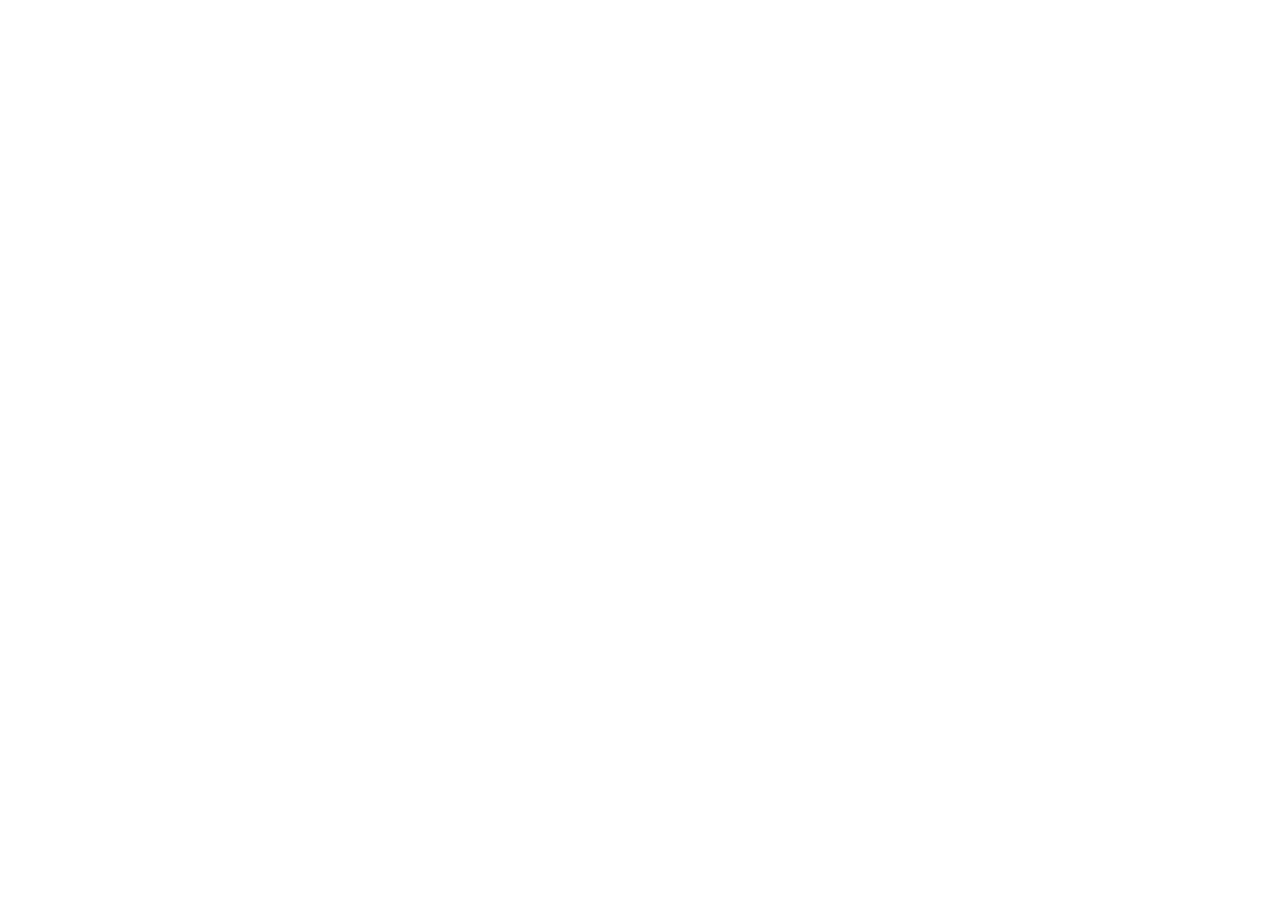
==== pages/about.html @ 11c5ddcd "Add initial HTML structure and styles for the Samstev Lensman website" ====
<!DOCTYPE html>
<html lang="en">
<head>
  <meta charset="UTF-8">
  <meta name="viewport" content="width=device-width, initial-scale=1.0">
  <title>Document</title>
  <link rel="preconnect" href="https://fonts.googleapis.com">
<link rel="preconnect" href="https://fonts.gstatic.com" crossorigin>
<link href="https://fonts.googleapis.com/css2?family=Cinzel:wght@400..900&family=Inter:ital,opsz,wght@0,14..32,100..900;1,14..32,100..900&display=swap" rel="stylesheet">
</head>
<body>
  
</body>
</html>
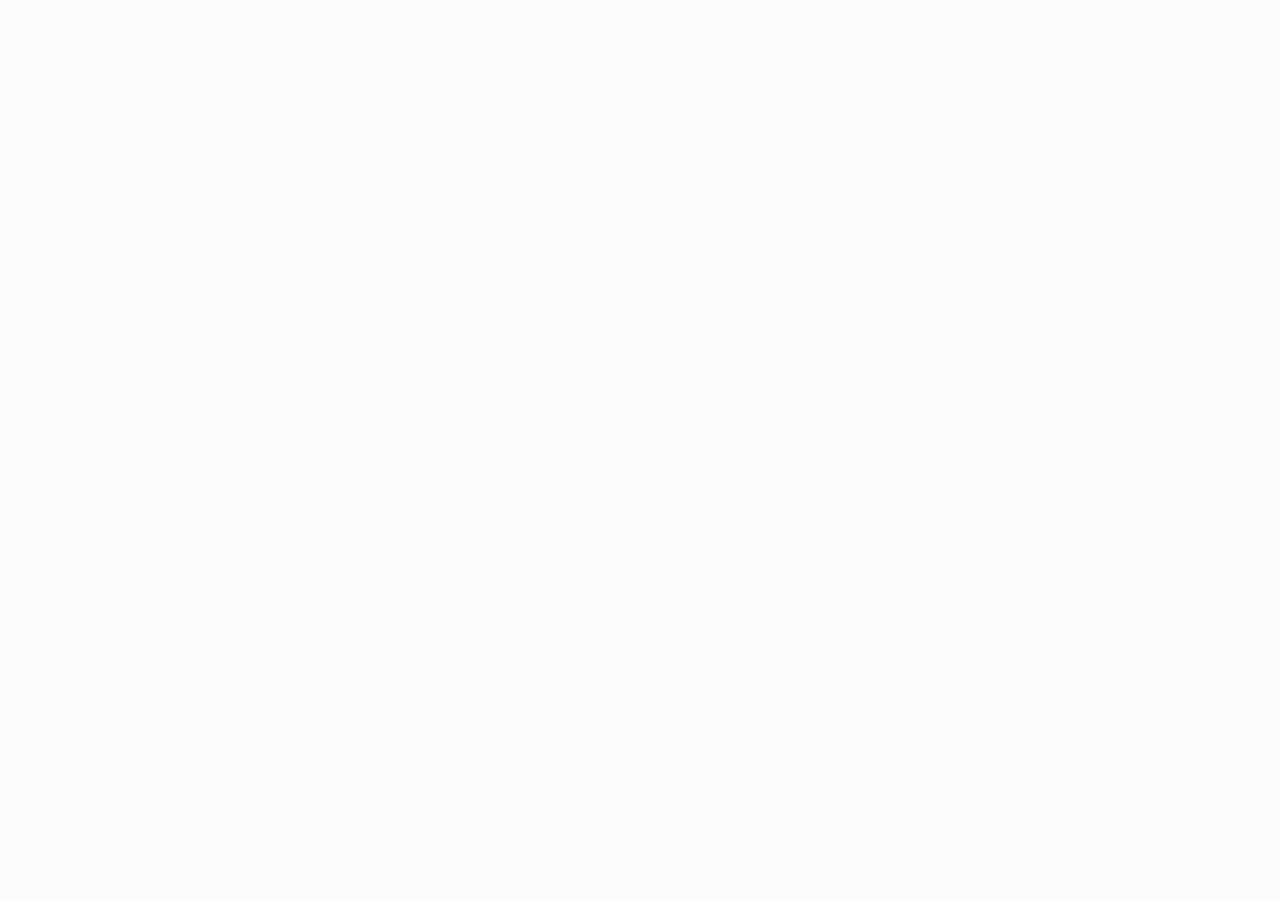
==== commit 87327684: "Enhance website SEO and user experience - Updated meta titles, descriptions, and keywords for about," ====
--- a/pages/about.html
+++ b/pages/about.html
@@ -1,14 +1,36 @@
 <!DOCTYPE html>
 <html lang="en">
+
 <head>
   <meta charset="UTF-8">
   <meta name="viewport" content="width=device-width, initial-scale=1.0">
-  <title>Document</title>
+  <title>About — Samstev Lensman | Professional Photographer</title>
+  <meta name="description"
+    content="Learn about Samstev Lensman — a professional photographer specializing in weddings, portraits and event photography. Discover the creative approach, experience and photography philosophy that brings stories to life.">
+  <meta name="keywords"
+    content="About Samstev Lensman, Photographer bio, Professional photographer, Wedding photographer, Portrait photographer, Event photographer, Photography experience, Photographic style">
+  <meta name="author" content="Samstev Lensman">
+  <link rel="stylesheet" href="../styles/global.css">
+  <link rel="stylesheet" href="../styles/animations.css">
+  <link rel="stylesheet" href="../styles/m_query.css">
+  <link rel="canonical" href="https://yourdomain.com/pages/about.html">
+  <script type="application/ld+json">
+  {
+    "@context":"https://schema.org",
+    "@type":"WebPage",
+    "name":"About — Samstev Lensman",
+    "description":"Learn about Samstev Lensman — a professional photographer specializing in weddings, portraits and event photography."
+  }
+  </script>
   <link rel="preconnect" href="https://fonts.googleapis.com">
-<link rel="preconnect" href="https://fonts.gstatic.com" crossorigin>
-<link href="https://fonts.googleapis.com/css2?family=Cinzel:wght@400..900&family=Inter:ital,opsz,wght@0,14..32,100..900;1,14..32,100..900&display=swap" rel="stylesheet">
+  <link rel="preconnect" href="https://fonts.gstatic.com" crossorigin>
+  <link
+    href="https://fonts.googleapis.com/css2?family=Cinzel:wght@400..900&family=Inter:ital,opsz,wght@0,14..32,100..900;1,14..32,100..900&display=swap"
+    rel="stylesheet">
 </head>
+
 <body>
-  
+
 </body>
+
 </html>
--- a/styles/global.css
+++ b/styles/global.css
@@ -0,0 +1,425 @@
+/* Global stylesheet — minimal gradients, use only colors declared in :root, reusable classes */
+:root {
+  --primary-color: #111810;
+  --secondary-color: #fcfcfc;
+  --accent-color: #05009b;
+  --font-family: 'Inter', sans-serif;
+  --heading-font-family: 'Cinzel', serif;
+  --grey-color: #d1d1d1;
+
+  /* layout tokens (non-color) */
+  --max-width: 1100px;
+  --radius: 10px;
+  --gap: 1rem;
+}
+
+/* Base reset */
+* {
+  box-sizing: border-box
+}
+
+html,
+body {
+  height: 100%
+}
+
+body {
+  margin: 0;
+  padding: 0;
+  font-family: var(--font-family);
+  background-color: var(--secondary-color);
+  /* no heavy gradients */
+  color: var(--primary-color);
+  line-height: 1.75;
+  /* a tiny bit more whitespace */
+  font-size: 15px;
+  /* slightly smaller paragraphs */
+  -webkit-font-smoothing: antialiased;
+}
+
+/* Container (reusable) */
+.container {
+  max-width: 95%;
+  margin: 0 auto;
+  padding: 1.25rem
+}
+
+/* Typography */
+h1,
+h2,
+h3 {
+  font-family: var(--heading-font-family);
+  margin: 0
+}
+
+/* subtle text shadows to add depth without extra colors */
+h1 {
+  font-size: 2.35rem;
+  line-height: 1.05;
+  text-shadow: 0 6px 18px rgba(17, 24, 16, 0.04);
+}
+
+h2 {
+  color: var(--accent-color);
+  font-size: 2rem;
+  border-bottom: 2px solid var(--accent-color);
+  margin-bottom: 1.25rem;
+  font-weight: 550;
+  text-shadow: 0 4px 10px rgba(17, 24, 16, 0.03);
+}
+
+h3 {
+  font-size: 1.5rem;
+  font-weight: 520;
+  line-height: 1.25;
+  margin: 5px 0 15px;
+}
+
+p {
+  margin: 5px 0 .85rem;
+  /* lesser pixels for p tags */
+  color: var(--primary-color)
+}
+
+.small {
+  font-size: .95rem
+}
+
+.muted {
+  color: var(--grey-color)
+}
+
+/* Header / Nav */
+header {
+  display: flex;
+  align-items: center;
+  justify-content: space-between;
+  padding: 1rem;
+  /* thinner header */
+  background: linear-gradient(90deg, rgba(5, 0, 155, 0.05), rgba(17, 24, 16, 0.06));
+  border-bottom: 1px solid rgba(17, 24, 16, 0.04);
+  -webkit-backdrop-filter: blur(3px);
+  /* Safari */
+  backdrop-filter: blur(3px);
+}
+
+/* make logo slightly smaller to fit the thinner header */
+.logo img {
+  height: 44px;
+  display: block
+}
+
+.logo img {
+  height: 48px
+}
+
+.nav-links {
+  list-style: none;
+  display: flex;
+  gap: 1rem;
+  padding: 0;
+  margin: 0
+}
+
+.nav-links a {
+  color: var(--primary-color);
+  text-decoration: none;
+  font-weight: 600;
+  padding: .25rem .5rem;
+  border-radius: 6px
+}
+
+.nav-links a:hover {
+  color: var(--accent-color)
+}
+
+.contact {
+  background: var(--accent-color);
+  border-radius: 8px;
+  padding: .75rem 1.5rem;
+  font-weight: 600;
+}
+
+.contact a {
+  color: var(--secondary-color);
+  text-decoration: none;
+}
+
+.contact:hover {
+  background: var(--primary-color);
+  color: var(--secondary-color);
+}
+
+.hamburger {
+  display: none
+}
+
+/* Buttons (reusable) */
+.btn {
+  display: inline-block;
+  padding: .5rem .9rem;
+  border-radius: 8px;
+  text-decoration: none;
+  font-weight: 700;
+  transition: transform .12s ease
+}
+
+.primary-btn {
+  background: var(--accent-color);
+  color: var(--secondary-color)
+}
+
+.primary-btn:hover {
+  transform: translateY(-2px)
+}
+
+.secondary-btn {
+  background: transparent;
+  color: var(--primary-color);
+  border: 1px solid var(--grey-color)
+}
+
+/* Hero */
+.hero {
+  padding: 0 0 3rem;
+  height: 85vh;
+}
+
+.hero .container {
+  display: flex;
+  height: 100%;
+  align-self: center;
+  align-items: center;
+  gap: 2.25rem
+}
+
+.hero-txt {
+  flex: 1
+}
+
+.hero .name {
+  font-size: 3.75rem;
+  margin: .25rem 0;
+  /* gentle emphasis */
+  text-shadow: 0 10px 30px rgba(17, 24, 16, 0.06);
+}
+
+.hero .job-title {
+  font-size: 1.5rem;
+  color: var(--secondary-color);
+  background: var(--accent-color);
+  border-radius: 8px;
+  padding: .25rem .5rem;
+  margin-bottom: 1rem;
+  font-weight: 600
+}
+
+.cta-btns {
+  display: flex;
+  gap: .75rem;
+  align-items: center;
+  margin-top: 1rem
+}
+
+.hero-img {
+  flex: 0 0 320px
+}
+
+.hero-img img {
+  width: 100%;
+  max-width: 320px;
+  border-radius: var(--radius);
+  display: block;
+  border: 1px solid var(--grey-color);
+  box-shadow: 0 10px 30px rgba(17, 24, 16, 0.06);
+}
+
+/* Animations moved to styles/animations.css for separation of concerns */
+/* See styles/animations.css */
+
+/* Sections */
+section {
+  padding: 2.5rem 0
+}
+
+.about-content {
+  display: grid;
+  grid-template-columns: 1fr 1fr;
+  gap: 1rem;
+  align-items: center
+}
+
+.service-cards {
+  display: grid;
+  grid-template-columns: repeat(2, 1fr);
+  gap: 1rem;
+  padding-bottom: 1rem
+}
+
+.service-card {
+  background: var(--secondary-color);
+  border-radius: 8px;
+  padding: 1rem;
+  border: 1px solid rgba(17, 24, 16, 0.04);
+  box-shadow: 0 8px 26px rgba(17, 24, 16, 0.04);
+}
+
+.service-card-image-grid {
+  display: flex;
+  gap: .5rem
+}
+
+.service-card-image-grid img {
+  width: 50%;
+  height: 110px;
+  object-fit: cover;
+  border-radius: 6px;
+  box-shadow: 0 6px 18px rgba(17, 24, 16, 0.04);
+}
+
+.service-card h3 {
+  margin-top: .75rem;
+  margin-bottom: .5rem;
+  font-weight: 580;
+}
+
+.portfolio-gallery {
+  display: grid;
+  grid-template-columns: repeat(3, 1fr);
+  gap: .75rem;
+  padding-bottom: 1rem
+}
+
+.portfolio-item img {
+  width: 100%;
+  height: 190px;
+  object-fit: cover;
+  border-radius: 6px;
+  box-shadow: 0 8px 26px rgba(17, 24, 16, 0.06);
+}
+
+/* small, reusable text shadow utility */
+.text-shadow {
+  text-shadow: 0 6px 18px rgba(17, 24, 16, 0.04);
+}
+
+/* Contact */
+#contact {
+  text-align: center;
+  width: 70%;
+  margin: 2.5rem auto;
+  padding: 3rem;
+  border: 2px solid #ffffff;
+  border-radius: 20px;
+  box-shadow: 0 10px 30px rgba(17, 24, 16, 0.06);
+}
+
+/* Footer */
+footer {
+  background: var(--primary-color);
+  color: var(--secondary-color);
+  padding: 2rem 0 0
+}
+
+.footer-content {
+  display: flex;
+  align-items: start;
+  justify-content: space-between;
+  gap: 2.5rem
+}
+
+.footer-logo-img {
+  height: 44px
+}
+
+.phone-n-email {
+  margin-top: 1rem;
+}
+
+.phone-n-email .phone {
+  display: flex;
+  align-items: center;
+  gap: .5rem;
+  margin-bottom: .5rem;
+}
+
+.phone-n-email .phone i {
+  color: var(--accent-color);
+  font-size: 1.5rem;
+}
+
+.phone-n-email .phone a {
+  color: var(--secondary-color);
+  text-decoration: none;
+}
+
+.footer-newsletter .footer-socials {
+  margin-top: .5rem
+}
+
+.footer-links-col {
+  width: 30%;
+}
+
+.footer-links {
+  list-style: none;
+  display: flex;
+  flex-direction: column;
+  gap: 1rem;
+  padding: 0;
+  margin: 0
+}
+
+.footer-links a {
+  color: var(--secondary-color);
+  text-decoration: none
+}
+
+.footer-links li {
+  border-bottom: 1px solid var(--grey-color);
+}
+
+footer form button {
+  border: none;
+  margin: 10px 0 4px;
+}
+
+
+/* small social button used in newsletter (light bg) */
+.social-btn {
+  display: inline-flex;
+  align-items: center;
+  justify-content: center;
+  width: 36px;
+  height: 36px;
+  border-radius: 50%;
+  border: 1px solid var(--grey-color);
+  background: transparent;
+  color: var(--grey-color);
+  text-decoration: none;
+  font-weight: 700
+}
+
+.footer-bottom {
+  margin-top: 1rem;
+  text-align: center;
+  opacity: .95;
+  background-color: var(--secondary-color);
+  padding: .75rem 0;
+}
+
+/* Utilities */
+.text-center {
+  text-align: center
+}
+
+.rounded {
+  border-radius: var(--radius)
+}
+
+.shadow {
+  box-shadow: 0 6px 18px rgba(17, 24, 16, 0.06)
+}
+
+/* Responsive */
+/* RESPONSIVE RULES have been moved to styles/m_query.css for better separation of concerns */
--- a/styles/animations.css
+++ b/styles/animations.css
@@ -0,0 +1,66 @@
+/* Centralized animation utilities */
+
+/* Initial states */
+.anim-fade-up {
+  opacity: 0;
+  transform: translateY(14px);
+  transition: opacity .65s ease, transform .65s cubic-bezier(.2, .9, .3, 1)
+}
+
+.anim-pop {
+  opacity: 0;
+  transform: scale(.98) translateY(6px);
+  transition: opacity .55s ease, transform .55s cubic-bezier(.2, .9, .3, 1)
+}
+
+.anim-fade-left {
+  opacity: 0;
+  transform: translateX(-14px);
+  transition: opacity .6s ease, transform .6s cubic-bezier(.2, .9, .3, 1)
+}
+
+.anim-float {
+  opacity: 0;
+  transform: translateY(18px) scale(.995);
+  transition: opacity .85s ease, transform .85s cubic-bezier(.2, .9, .3, 1)
+}
+
+/* Final visible state (applies to all) */
+.animate-in {
+  opacity: 1;
+  transform: none !important
+}
+
+/* Mobile nav specific transitions (used with JS-stagger) */
+.nav-links a {
+  opacity: 0;
+  transform: translateY(-6px);
+  transition: opacity .32s ease, transform .32s cubic-bezier(.2, .9, .3, 1)
+}
+
+header.nav-open .nav-links a {
+  opacity: 1;
+  transform: none
+}
+
+/* Optional keyframe for a playful entrance (used lightly) */
+@keyframes nav-pop-in {
+  0% {
+    opacity: 0;
+    transform: translateY(-10px) scale(.995)
+  }
+
+  65% {
+    transform: translateY(6px) scale(1.01)
+  }
+
+  100% {
+    opacity: 1;
+    transform: none
+  }
+}
+
+/* small utility for elevated entrance */
+.elevated-in {
+  animation: nav-pop-in .45s cubic-bezier(.2, .9, .3, 1) both
+}
--- a/styles/m_query.css
+++ b/styles/m_query.css
@@ -0,0 +1,151 @@
+/* Responsive rules (moved from global.css) */
+
+@media (max-width:900px) {
+  .hero .container {
+    flex-direction: column-reverse;
+    align-items: center
+  }
+
+  .hero-txt {
+    flex: 0 0 auto;
+    width: 100%;
+    max-width: 100%
+  }
+
+  .hero-img {
+    width: 100%;
+    max-width: 520px
+  }
+
+  .about-content {
+    grid-template-columns: 1fr
+  }
+
+  .service-cards {
+    grid-template-columns: 1fr
+  }
+
+  .portfolio-gallery {
+    grid-template-columns: repeat(2, 1fr)
+  }
+
+  .footer-content {
+    flex-direction: column;
+    gap: 1.5rem
+  }
+
+  .footer-about,
+  .footer-newsletter,
+  .footer-links-col {
+    max-width: 100%
+  }
+}
+
+@media (max-width:560px) {
+  header {
+    padding: 1rem;
+    position: relative
+  }
+
+  /* animated dropdown nav */
+  .nav-links {
+    display: flex;
+    flex-direction: column;
+    position: absolute;
+    top: 64px;
+    right: 1.25rem;
+    background: linear-gradient(180deg, rgba(17, 24, 16, 0.98), rgba(5, 0, 155, 0.98));
+    color: var(--secondary-color);
+    padding: .75rem;
+    border-radius: 8px;
+    box-shadow: 0 20px 40px rgba(17, 24, 16, 0.12);
+    min-width: 180px;
+    z-index: 120;
+    opacity: 0;
+    transform: translateY(-8px) scale(.995);
+    pointer-events: none;
+    transition: opacity .36s ease, transform .36s cubic-bezier(.2, .9, .3, 1);
+  }
+
+  .nav-links a {
+    color: var(--secondary-color);
+    opacity: 0;
+    transform: translateY(-6px);
+    transition: opacity .32s ease, transform .32s cubic-bezier(.2, .9, .3, 1)
+  }
+
+  header.nav-open .nav-links {
+    opacity: 1;
+    transform: none;
+    pointer-events: auto
+  }
+
+  header.nav-open .nav-links a {
+    opacity: 1;
+    transform: none
+  }
+
+  .hamburger {
+    display: flex;
+    cursor: pointer;
+    flex-direction: column;
+    gap: 5px;
+    z-index: 140
+  }
+
+  .bar {
+    width: 25px;
+    height: 3px;
+    background: var(--accent-color);
+    border-radius: 2px
+  }
+
+  .hero {
+    padding: 2rem 0;
+    height: auto
+  }
+
+  .primary-btn,
+  .btn {
+    display: block;
+    font-size: 1rem;
+    text-align: center;
+    width: fit-content;
+    margin: 1rem auto
+  }
+
+  .hero-txt,
+  .about-content h3,
+  .about-content p,
+  .footer-content {
+    text-align: center
+  }
+
+  .footer-links-col {
+    display: none
+  }
+
+  .phone-n-email {
+    justify-content: center;
+    text-align: center;
+    margin: 1rem 0
+  }
+
+  #contact {
+    width: 90%;
+    padding: 1rem
+  }
+
+  h1 {
+    font-size: 1.75rem;
+    line-height: 1.1
+  }
+
+  .portfolio-gallery {
+    grid-template-columns: 1fr
+  }
+
+  .footer-content {
+    padding: 1rem 0
+  }
+}
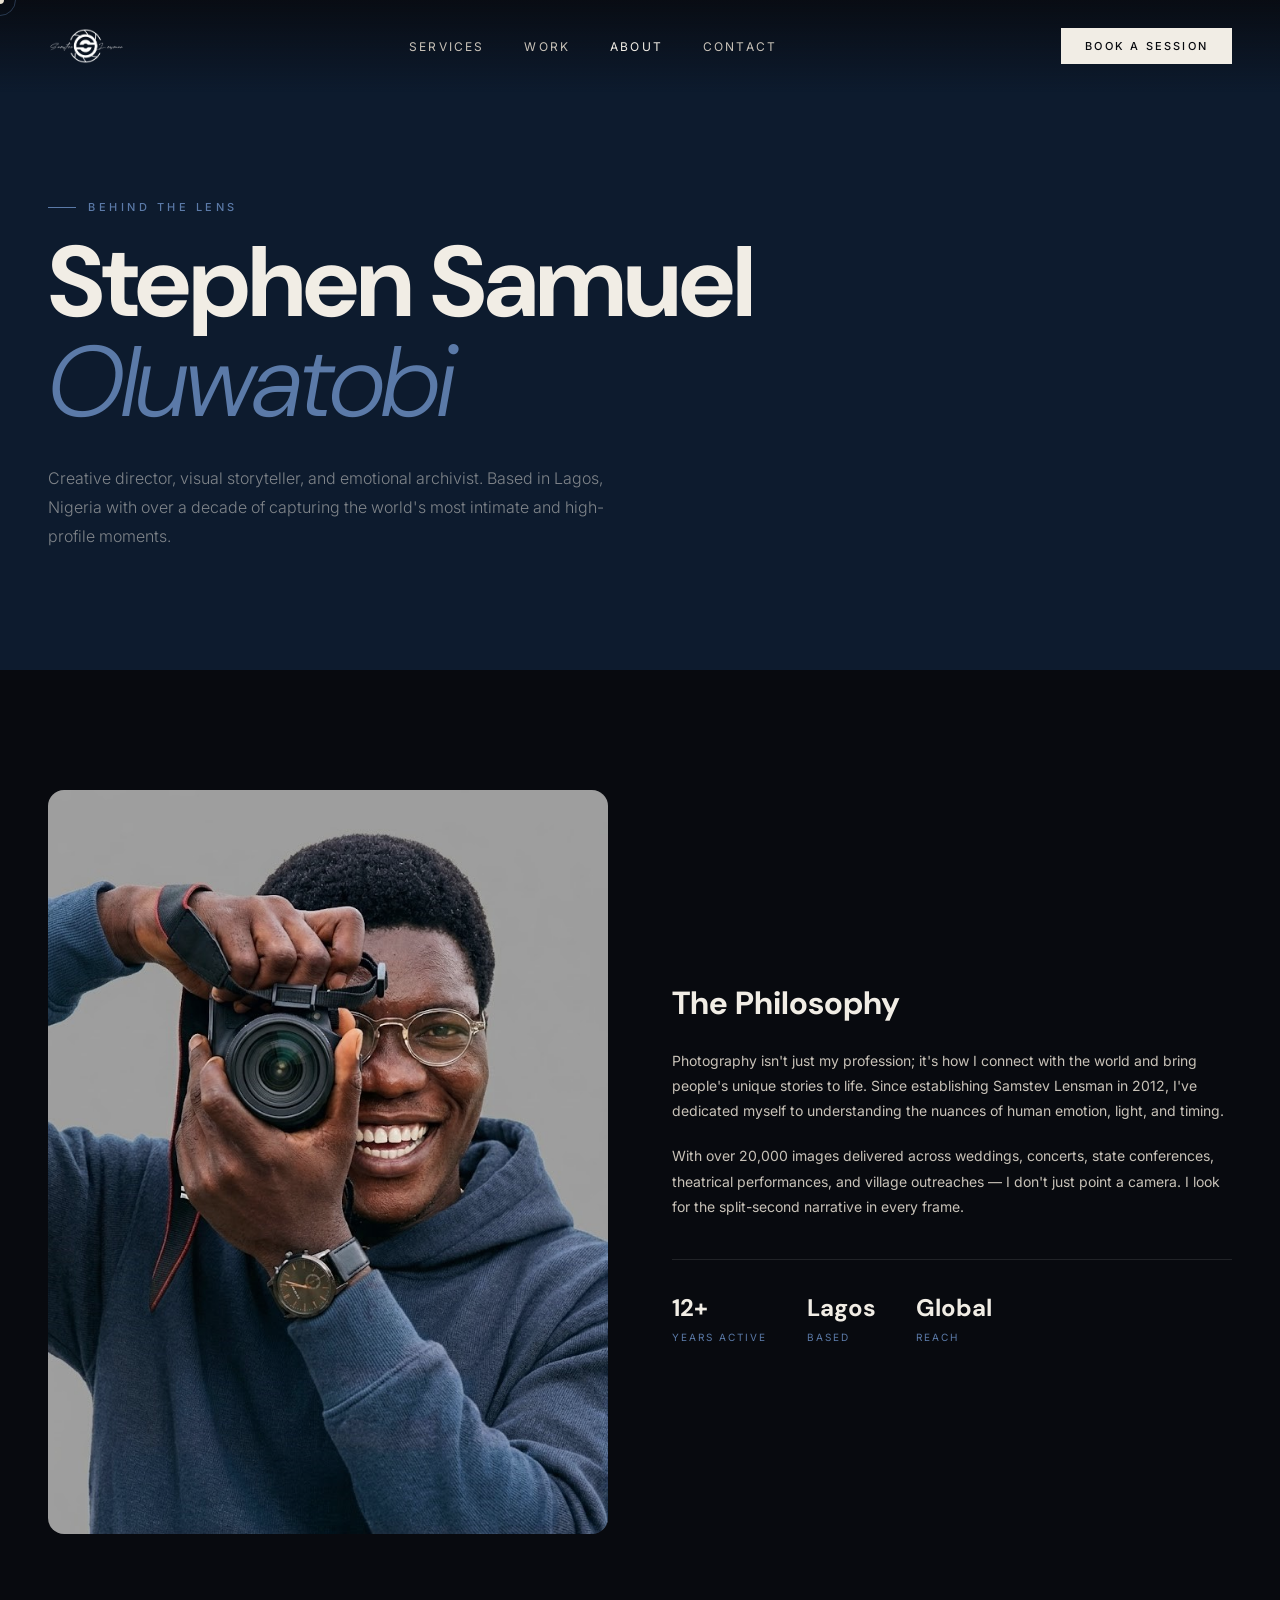
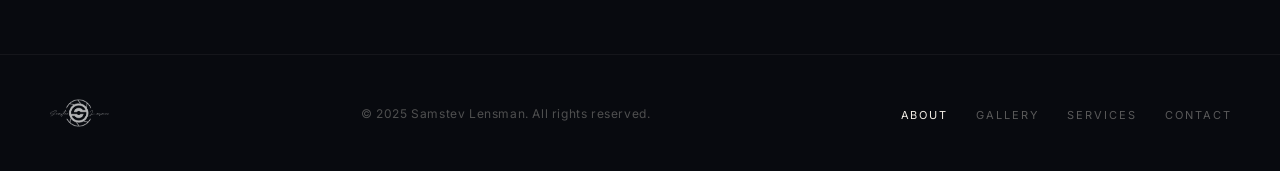
==== commit 26c0240e: "feat: implement site structure, add gallery assets, and update core scripts and pages" ====
--- a/pages/about.html
+++ b/pages/about.html
@@ -1,36 +1,101 @@
 <!DOCTYPE html>
 <html lang="en">
-
 <head>
-  <meta charset="UTF-8">
-  <meta name="viewport" content="width=device-width, initial-scale=1.0">
-  <title>About — Samstev Lensman | Professional Photographer</title>
-  <meta name="description"
-    content="Learn about Samstev Lensman — a professional photographer specializing in weddings, portraits and event photography. Discover the creative approach, experience and photography philosophy that brings stories to life.">
-  <meta name="keywords"
-    content="About Samstev Lensman, Photographer bio, Professional photographer, Wedding photographer, Portrait photographer, Event photographer, Photography experience, Photographic style">
-  <meta name="author" content="Samstev Lensman">
-  <link rel="stylesheet" href="../styles/global.css">
-  <link rel="stylesheet" href="../styles/animations.css">
-  <link rel="stylesheet" href="../styles/m_query.css">
-  <link rel="canonical" href="https://yourdomain.com/pages/about.html">
-  <script type="application/ld+json">
-  {
-    "@context":"https://schema.org",
-    "@type":"WebPage",
-    "name":"About — Samstev Lensman",
-    "description":"Learn about Samstev Lensman — a professional photographer specializing in weddings, portraits and event photography."
-  }
-  </script>
-  <link rel="preconnect" href="https://fonts.googleapis.com">
-  <link rel="preconnect" href="https://fonts.gstatic.com" crossorigin>
-  <link
-    href="https://fonts.googleapis.com/css2?family=Cinzel:wght@400..900&family=Inter:ital,opsz,wght@0,14..32,100..900;1,14..32,100..900&display=swap"
-    rel="stylesheet">
+  <meta charset="UTF-8" />
+  <meta name="viewport" content="width=device-width, initial-scale=1.0" />
+  <title>About — Samstev Lensman</title>
+  <link rel="preconnect" href="https://fonts.googleapis.com" />
+  <link rel="preconnect" href="https://fonts.gstatic.com" crossorigin />
+  <link href="https://fonts.googleapis.com/css2?family=DM+Sans:ital,opsz,wght@0,9..40,300;0,9..40,400;0,9..40,500;0,9..40,700;0,9..40,900;1,9..40,300;1,9..40,400&family=Inter:wght@300;400;500&display=swap" rel="stylesheet" />
+  <link rel="stylesheet" href="../style.css" />
 </head>
-
 <body>
 
+  <!-- ░░ CURSOR ░░ -->
+  <div class="cursor" id="cursor"></div>
+  <div class="cursor-trail" id="cursorTrail"></div>
+
+  <!-- ░░ NAV ░░ -->
+  <header class="nav" id="nav">
+    <a href="../index.html" class="nav__logo">
+      <img src="../images/logo.png" alt="Samstev Lensman" />
+    </a>
+    <nav class="nav__links" id="navLinks">
+      <a href="services.html">Services</a>
+      <a href="gallery.html">Work</a>
+      <a href="about.html" style="color: var(--off-white);">About</a>
+      <a href="contact.html">Contact</a>
+    </nav>
+    <a href="https://wa.me/2349037733412" class="nav__cta" target="_blank" rel="noopener">Book a Session</a>
+    <button class="nav__burger" id="burger" aria-label="Menu">
+      <span></span><span></span>
+    </button>
+  </header>
+
+  <!-- ░░ INNER HERO ░░ -->
+  <section class="section" style="padding-top: 200px; min-height: 60vh; display: flex; flex-direction: column; justify-content: center; background: var(--navy);">
+    <div class="reveal">
+      <p class="eyebrow">Behind the Lens</p>
+      <h1 class="section__title" style="font-size: clamp(48px, 8vw, 100px);">Stephen Samuel<br /><em>Oluwatobi</em></h1>
+      <p class="hero__sub" style="margin-top: 32px; max-width: 600px; font-size: 16px; line-height: 1.8; text-align: left;">
+        Creative director, visual storyteller, and emotional archivist. Based in Lagos, Nigeria with over a decade of capturing the world's most intimate and high-profile moments.
+      </p>
+    </div>
+  </section>
+
+  <!-- ░░ ABOUT CONTENT ░░ -->
+  <section class="section">
+    <div style="display: grid; grid-template-columns: 1fr 1fr; gap: 64px; align-items: center;" class="about-grid">
+      <div class="about-img reveal">
+        <img src="../images/samstev.jpg" alt="Stephen" style="width: 100%; border-radius: 16px; filter: grayscale(10%);" />
+      </div>
+      <div class="about-text reveal" data-delay="1">
+        <h2 style="font-family: var(--font-display); font-size: 32px; color: var(--off-white); margin-bottom: 24px;">The Philosophy</h2>
+        <p style="font-family: var(--font-body); font-size: 14px; color: var(--off-white-dim); line-height: 1.8; margin-bottom: 20px;">
+          Photography isn't just my profession; it's how I connect with the world and bring people's unique stories to life. Since establishing Samstev Lensman in 2012, I've dedicated myself to understanding the nuances of human emotion, light, and timing.
+        </p>
+        <p style="font-family: var(--font-body); font-size: 14px; color: var(--off-white-dim); line-height: 1.8; margin-bottom: 32px;">
+          With over 20,000 images delivered across weddings, concerts, state conferences, theatrical performances, and village outreaches — I don't just point a camera. I look for the split-second narrative in every frame.
+        </p>
+        
+        <div style="display: flex; gap: 40px; margin-top: 40px; border-top: 1px solid rgba(255,255,255,0.1); padding-top: 32px;">
+          <div>
+            <h4 style="font-family: var(--font-display); font-size: 24px; color: var(--off-white);">12+</h4>
+            <p style="font-size: 10px; text-transform: uppercase; letter-spacing: 0.2em; color: var(--slate-light); margin-top: 8px;">Years Active</p>
+          </div>
+          <div>
+            <h4 style="font-family: var(--font-display); font-size: 24px; color: var(--off-white);">Lagos</h4>
+            <p style="font-size: 10px; text-transform: uppercase; letter-spacing: 0.2em; color: var(--slate-light); margin-top: 8px;">Based</p>
+          </div>
+          <div>
+            <h4 style="font-family: var(--font-display); font-size: 24px; color: var(--off-white);">Global</h4>
+            <p style="font-size: 10px; text-transform: uppercase; letter-spacing: 0.2em; color: var(--slate-light); margin-top: 8px;">Reach</p>
+          </div>
+        </div>
+      </div>
+    </div>
+  </section>
+
+  <!-- ░░ FOOTER ░░ -->
+  <footer class="footer">
+    <div class="footer__logo">
+      <img src="../images/logo.png" alt="Samstev Lensman" />
+    </div>
+    <p class="footer__copy">© 2025 Samstev Lensman. All rights reserved.</p>
+    <ul class="footer__nav">
+      <li><a href="about.html" style="color: var(--off-white);">About</a></li>
+      <li><a href="gallery.html">Gallery</a></li>
+      <li><a href="services.html">Services</a></li>
+      <li><a href="contact.html">Contact</a></li>
+    </ul>
+  </footer>
+
+  <script src="../script.js"></script>
+  <!-- Basic styling for the about responsive grid -->
+  <style>
+    @media (max-width: 768px) {
+      .about-grid { grid-template-columns: 1fr !important; }
+    }
+  </style>
 </body>
-
 </html>
--- a/style.css
+++ b/style.css
@@ -0,0 +1,1504 @@
+/* ============================================================
+   SAMSTEV LENSMAN — Homepage Stylesheet
+   Palette: Off-white · Navy · Slate Blue · Black
+   Fonts: DM Sans (display) · Inter (body/UI)
+   ============================================================ */
+
+/* ── Reset & Base ─────────────────────────────────────────── */
+*,
+*::before,
+*::after {
+  margin: 0;
+  padding: 0;
+  box-sizing: border-box;
+}
+
+:root {
+  /* Palette */
+  --black: #080a0f;
+  --navy: #0d1b2e;
+  --navy-mid: #142340;
+  --slate: #3b5278;
+  --slate-light: #5b7aa8;
+  --off-white: #f1ede5;
+  --off-white-dim: #c8c2b8;
+  --white: #ffffff;
+
+  /* Accent */
+  --accent: #5b7aa8; /* slate-light — used for highlights */
+  --accent-soft: rgba(91, 122, 168, 0.15);
+
+  /* Spacing */
+  --gutter: 48px;
+  --section-pad: 120px;
+
+  /* Typography */
+  --font-display: "DM Sans", sans-serif;
+  --font-body: "Inter", sans-serif;
+
+  /* Transitions */
+  --ease: cubic-bezier(0.16, 1, 0.3, 1);
+}
+
+html {
+  scroll-behavior: smooth;
+  font-size: 16px;
+}
+
+body {
+  background: var(--black);
+  color: var(--off-white);
+  font-family: var(--font-body);
+  overflow-x: hidden;
+  cursor: none;
+  -webkit-font-smoothing: antialiased;
+}
+
+img {
+  display: block;
+  max-width: 100%;
+}
+
+a {
+  text-decoration: none;
+  color: inherit;
+}
+
+/* ── Cursor ───────────────────────────────────────────────── */
+.cursor {
+  width: 8px;
+  height: 8px;
+  background: var(--off-white);
+  border-radius: 50%;
+  position: fixed;
+  top: 0;
+  left: 0;
+  pointer-events: none;
+  z-index: 9999;
+  transform: translate(-50%, -50%);
+  transition:
+    width 0.25s var(--ease),
+    height 0.25s var(--ease),
+    background 0.25s;
+  mix-blend-mode: difference;
+}
+
+.cursor--hover {
+  width: 48px;
+  height: 48px;
+  background: var(--slate-light);
+  mix-blend-mode: normal;
+  opacity: 0.35;
+}
+
+.cursor-trail {
+  width: 32px;
+  height: 32px;
+  border: 1px solid rgba(91, 122, 168, 0.4);
+  border-radius: 50%;
+  position: fixed;
+  top: 0;
+  left: 0;
+  pointer-events: none;
+  z-index: 9998;
+  transform: translate(-50%, -50%);
+  transition: transform 0.45s var(--ease);
+}
+
+/* ── Shared Typography ────────────────────────────────────── */
+.eyebrow {
+  display: flex;
+  align-items: center;
+  gap: 12px;
+  font-family: var(--font-body);
+  font-size: 11px;
+  font-weight: 500;
+  letter-spacing: 0.32em;
+  text-transform: uppercase;
+  color: var(--slate-light);
+  margin-bottom: 18px;
+}
+
+.eyebrow::before {
+  content: "";
+  display: block;
+  width: 28px;
+  height: 1px;
+  background: var(--slate-light);
+  flex-shrink: 0;
+}
+
+.eyebrow-line {
+  display: block;
+  width: 28px;
+  height: 1px;
+  background: var(--slate-light);
+}
+
+.section__title {
+  font-family: var(--font-display);
+  font-size: clamp(44px, 6vw, 84px);
+  font-weight: 700;
+  line-height: 1;
+  letter-spacing: -0.02em;
+  color: var(--off-white);
+}
+
+.section__title em {
+  font-style: italic;
+  font-weight: 300;
+  color: var(--slate-light);
+}
+
+/* ── Buttons ──────────────────────────────────────────────── */
+.btn {
+  display: inline-flex;
+  align-items: center;
+  gap: 10px;
+  font-family: var(--font-body);
+  font-size: 12px;
+  font-weight: 500;
+  letter-spacing: 0.18em;
+  text-transform: uppercase;
+  padding: 15px 32px;
+  border-radius: 8px;
+  transition: all 0.3s var(--ease);
+  cursor: none;
+}
+
+.btn--primary {
+  background: var(--off-white);
+  color: var(--black);
+}
+.btn--primary:hover {
+  background: var(--slate-light);
+  color: var(--white);
+  transform: translateY(-2px);
+}
+
+.btn--ghost {
+  background: transparent;
+  color: var(--off-white);
+  border: 1px solid rgba(241, 237, 229, 0.3);
+}
+.btn--ghost:hover {
+  border-color: var(--slate-light);
+  color: var(--slate-light);
+}
+
+.btn--outline {
+  background: transparent;
+  color: var(--off-white);
+  border: 1px solid rgba(241, 237, 229, 0.25);
+}
+.btn--outline:hover {
+  background: var(--off-white);
+  color: var(--black);
+}
+
+/* ── Section base ─────────────────────────────────────────── */
+.section {
+  padding: var(--section-pad) var(--gutter);
+}
+
+/* ── Scroll Reveal ────────────────────────────────────────── */
+.reveal {
+  opacity: 0;
+  transform: translateY(36px);
+  transition:
+    opacity 0.85s var(--ease),
+    transform 0.85s var(--ease);
+}
+.reveal.visible {
+  opacity: 1;
+  transform: translateY(0);
+}
+[data-delay="1"] {
+  transition-delay: 0.12s;
+}
+[data-delay="2"] {
+  transition-delay: 0.24s;
+}
+[data-delay="3"] {
+  transition-delay: 0.36s;
+}
+
+/* ============================================================
+   NAV
+   ============================================================ */
+.nav {
+  position: fixed;
+  top: 0;
+  left: 0;
+  right: 0;
+  z-index: 200;
+  display: flex;
+  align-items: center;
+  justify-content: space-between;
+  padding: 24px var(--gutter);
+  transition:
+    background 0.4s,
+    padding 0.4s,
+    box-shadow 0.4s;
+}
+
+.nav::before {
+  content: "";
+  position: absolute;
+  inset: 0;
+  background: linear-gradient(
+    to bottom,
+    rgba(8, 10, 15, 0.85) 0%,
+    transparent 100%
+  );
+  pointer-events: none;
+  transition: opacity 0.4s;
+  opacity: 1;
+}
+
+.nav.scrolled {
+  background: rgba(8, 10, 15, 0.95);
+  padding: 16px var(--gutter);
+  box-shadow: 0 1px 0 rgba(255, 255, 255, 0.04);
+  backdrop-filter: blur(12px);
+  -webkit-backdrop-filter: blur(12px);
+}
+
+.nav.scrolled::before {
+  opacity: 0;
+}
+
+.nav__logo img {
+  height: 44px;
+  width: auto;
+  /* logo is white-on-black — invert on non-dark bg if needed */
+  filter: brightness(1);
+  transition: height 0.4s;
+  position: relative;
+}
+
+.nav.scrolled .nav__logo img {
+  height: 36px;
+}
+
+.nav__links {
+  display: flex;
+  align-items: center;
+  gap: 40px;
+  position: relative;
+}
+
+.nav__links a {
+  font-family: var(--font-body);
+  font-size: 12px;
+  font-weight: 400;
+  letter-spacing: 0.18em;
+  text-transform: uppercase;
+  color: var(--off-white-dim);
+  transition: color 0.25s;
+  position: relative;
+}
+
+.nav__links a::after {
+  content: "";
+  position: absolute;
+  bottom: -4px;
+  left: 0;
+  width: 0;
+  height: 1px;
+  background: var(--slate-light);
+  transition: width 0.3s var(--ease);
+}
+
+.nav__links a:hover {
+  color: var(--off-white);
+}
+.nav__links a:hover::after {
+  width: 100%;
+}
+
+.nav__cta {
+  font-family: var(--font-body);
+  font-size: 11px;
+  font-weight: 500;
+  letter-spacing: 0.2em;
+  text-transform: uppercase;
+  color: var(--black);
+  background: var(--off-white);
+  padding: 11px 24px;
+  transition:
+    background 0.3s,
+    color 0.3s;
+  position: relative;
+}
+.nav__cta:hover {
+  background: var(--slate-light);
+  color: var(--white);
+}
+
+.nav__burger {
+  display: none;
+  flex-direction: column;
+  gap: 6px;
+  background: none;
+  border: none;
+  cursor: none;
+  padding: 4px;
+  position: relative;
+}
+.nav__burger span {
+  display: block;
+  width: 28px;
+  height: 1.5px;
+  background: var(--off-white);
+  transition:
+    transform 0.35s var(--ease),
+    opacity 0.3s;
+}
+.nav__burger.open span:first-child {
+  transform: translateY(7.5px) rotate(45deg);
+}
+.nav__burger.open span:last-child {
+  transform: translateY(-7.5px) rotate(-45deg);
+}
+
+/* ============================================================
+   HERO
+   ============================================================ */
+.hero {
+  position: relative;
+  width: 100%;
+  height: 100vh;
+  min-height: 680px;
+  overflow: hidden;
+}
+
+/* Image */
+.hero__media {
+  position: absolute;
+  inset: 0;
+}
+
+.hero__img {
+  width: 100%;
+  height: 100%;
+  background: url("images/samstev.jpg") no-repeat center 20%;
+  background-size: cover;
+  filter: brightness(0.62) contrast(1.06) saturate(0.9);
+  transform: scale(1.05);
+  animation: heroZoom 14s var(--ease) forwards;
+  /* Slight navy tint via mix-blend-mode handled by overlays */
+}
+
+@keyframes heroZoom {
+  from {
+    transform: scale(1.05);
+  }
+  to {
+    transform: scale(1);
+  }
+}
+
+/* Film grain overlay */
+.hero__grain {
+  position: absolute;
+  inset: 0;
+  background-image: url("data:image/svg+xml,%3Csvg viewBox='0 0 512 512' xmlns='http://www.w3.org/2000/svg'%3E%3Cfilter id='noise'%3E%3CfeTurbulence type='fractalNoise' baseFrequency='0.9' numOctaves='4' stitchTiles='stitch'/%3E%3C/filter%3E%3Crect width='100%25' height='100%25' filter='url(%23noise)' opacity='0.04'/%3E%3C/svg%3E");
+  background-size: 200px;
+  opacity: 0.35;
+  pointer-events: none;
+  mix-blend-mode: overlay;
+}
+
+/* Navy color cast over the image */
+.hero__overlay-top {
+  position: absolute;
+  inset: 0;
+  background: rgba(13, 27, 46, 0.28);
+  pointer-events: none;
+}
+
+/* Strong gradient from bottom — type lives here */
+.hero__overlay-bottom {
+  position: absolute;
+  bottom: 0;
+  left: 0;
+  right: 0;
+  height: 75%;
+  background: linear-gradient(
+    to top,
+    rgba(8, 10, 15, 1) 0%,
+    rgba(8, 10, 15, 0.78) 35%,
+    rgba(13, 27, 46, 0.3) 65%,
+    transparent 100%
+  );
+  pointer-events: none;
+}
+
+/* Left edge vignette */
+.hero__overlay-side {
+  position: absolute;
+  inset: 0;
+  background: linear-gradient(
+    to right,
+    rgba(8, 10, 15, 0.45) 0%,
+    transparent 45%
+  );
+  pointer-events: none;
+}
+
+/* Hero content — bottom anchored, bounded by nav at top */
+.hero__content {
+  position: absolute;
+  top: 0;
+  bottom: 80px;
+  left: var(--gutter);
+  right: var(--gutter);
+  padding-top: 110px; /* clear fixed nav (≈88px) + buffer */
+  display: flex;
+  flex-direction: row;
+  align-items: flex-end;
+  justify-content: space-between;
+  gap: 48px;
+  opacity: 0;
+  animation: contentIn 1.1s var(--ease) 0.3s forwards;
+}
+
+@keyframes contentIn {
+  from {
+    opacity: 0;
+    transform: translateY(40px);
+  }
+  to {
+    opacity: 1;
+    transform: translateY(0);
+  }
+}
+
+.hero__eyebrow {
+  font-family: var(--font-body);
+  font-size: 11px;
+  letter-spacing: 0.3em;
+  text-transform: uppercase;
+  color: var(--slate-light);
+  margin-bottom: 20px;
+  display: flex;
+  align-items: center;
+  gap: 12px;
+}
+
+/* Headline */
+.hero__headline {
+  font-family: var(--font-display);
+  font-size: clamp(40px, 6vw, 92px);
+  font-weight: 700;
+  line-height: 1;
+  letter-spacing: -0.025em;
+  color: var(--off-white);
+  display: flex;
+  flex-direction: column;
+  gap: 0;
+}
+
+.h-line {
+  display: block;
+  opacity: 0;
+  transform: translateY(32px);
+  animation: lineIn 0.9s var(--ease) forwards;
+}
+.h-line[data-index="0"] {
+  animation-delay: 0.5s;
+}
+.h-line[data-index="1"] {
+  animation-delay: 0.65s;
+}
+.h-line[data-index="2"] {
+  animation-delay: 0.8s;
+}
+.h-line[data-index="3"] {
+  animation-delay: 0.95s;
+}
+
+@keyframes lineIn {
+  from {
+    opacity: 0;
+    transform: translateY(32px);
+  }
+  to {
+    opacity: 1;
+    transform: translateY(0);
+  }
+}
+
+.h-line--accent {
+  color: var(--slate-light);
+  font-weight: 300;
+  font-style: italic;
+}
+
+.h-line--outline {
+  -webkit-text-stroke: 1px rgba(241, 237, 229, 0.35);
+  color: transparent;
+}
+
+/* Left column: eyebrow + headline + actions */
+.hero__left {
+  display: flex;
+  flex-direction: column;
+  justify-content: flex-end;
+  flex: 1 1 auto;
+  min-width: 0;
+}
+
+/* Right column: sub text + stats */
+.hero__right {
+  display: flex;
+  flex-direction: column;
+  justify-content: flex-end;
+  align-items: flex-end;
+  gap: 20px;
+  flex-shrink: 0;
+  max-width: 300px;
+  padding-bottom: 140px; /* lifts above rotating badge (bottom: 90px + 120px height) */
+}
+
+.hero__sub {
+  font-family: var(--font-body);
+  font-size: 13px;
+  font-weight: 300;
+  line-height: 1.8;
+  color: rgba(241, 237, 229, 0.5);
+  text-align: right;
+  max-width: 280px;
+}
+
+.hero__actions {
+  display: flex;
+  align-items: center;
+  gap: 14px;
+  flex-wrap: wrap;
+  margin-top: 28px;
+}
+
+/* Stats */
+.hero__stats {
+  display: flex;
+  gap: 24px;
+  padding-top: 20px;
+  border-top: 1px solid rgba(255, 255, 255, 0.08);
+  width: 100%;
+  justify-content: flex-end;
+}
+
+.hero__stat {
+}
+.hero__stat .stat-num {
+  font-family: var(--font-display);
+  font-size: 36px;
+  font-weight: 700;
+  color: var(--off-white);
+  line-height: 1;
+}
+.hero__stat .stat-suffix {
+  font-family: var(--font-display);
+  font-size: 22px;
+  font-weight: 300;
+  color: var(--slate-light);
+}
+.hero__stat .stat-label {
+  display: block;
+  font-family: var(--font-body);
+  font-size: 10px;
+  letter-spacing: 0.22em;
+  text-transform: uppercase;
+  color: rgba(241, 237, 229, 0.35);
+  margin-top: 6px;
+}
+
+/* Rotating badge */
+.hero__badge {
+  position: absolute;
+  bottom: 90px;
+  right: var(--gutter);
+  width: 120px;
+  height: 120px;
+  display: flex;
+  align-items: center;
+  justify-content: center;
+  cursor: none;
+  opacity: 0;
+  animation: contentIn 1s var(--ease) 1.2s forwards;
+}
+
+.badge__ring {
+  position: absolute;
+  inset: 0;
+  animation: spin 14s linear infinite;
+}
+
+@keyframes spin {
+  from {
+    transform: rotate(0deg);
+  }
+  to {
+    transform: rotate(360deg);
+  }
+}
+
+.badge__arrow {
+  width: 42px;
+  height: 42px;
+  background: var(--slate-light);
+  color: var(--white);
+  border-radius: 50%;
+  display: flex;
+  align-items: center;
+  justify-content: center;
+  transition:
+    transform 0.4s var(--ease),
+    background 0.3s;
+}
+
+.hero__badge:hover .badge__arrow {
+  transform: rotate(45deg) scale(1.1);
+  background: var(--off-white);
+  color: var(--black);
+}
+
+/* Side label */
+.hero__side-label {
+  position: absolute;
+  right: 28px;
+  top: 50%;
+  transform: translateY(-50%) rotate(90deg);
+  transform-origin: center;
+  font-family: var(--font-body);
+  font-size: 10px;
+  letter-spacing: 0.28em;
+  text-transform: uppercase;
+  color: rgba(241, 237, 229, 0.25);
+  white-space: nowrap;
+}
+
+/* Scroll cue */
+.hero__scroll {
+  position: absolute;
+  bottom: 36px;
+  left: 50%;
+  transform: translateX(-50%);
+  display: flex;
+  flex-direction: column;
+  align-items: center;
+  gap: 10px;
+  opacity: 0;
+  animation: fadeUp 1s var(--ease) 1.8s forwards;
+}
+
+@keyframes fadeUp {
+  from {
+    opacity: 0;
+    transform: translateX(-50%) translateY(10px);
+  }
+  to {
+    opacity: 1;
+    transform: translateX(-50%) translateY(0);
+  }
+}
+
+.scroll__line {
+  width: 1px;
+  height: 48px;
+  background: linear-gradient(to bottom, var(--slate-light), transparent);
+  animation: scrollPulse 2.2s ease-in-out infinite;
+}
+
+@keyframes scrollPulse {
+  0%,
+  100% {
+    opacity: 0.35;
+    transform: scaleY(1);
+  }
+  50% {
+    opacity: 1;
+    transform: scaleY(1.08);
+  }
+}
+
+.hero__scroll span {
+  font-family: var(--font-body);
+  font-size: 9px;
+  letter-spacing: 0.35em;
+  text-transform: uppercase;
+  color: rgba(241, 237, 229, 0.3);
+}
+
+/* ============================================================
+   MARQUEE
+   ============================================================ */
+.marquee {
+  overflow: hidden;
+  background: var(--navy);
+  border-top: 1px solid rgba(91, 122, 168, 0.2);
+  border-bottom: 1px solid rgba(91, 122, 168, 0.2);
+  padding: 14px 0;
+  white-space: nowrap;
+}
+
+.marquee__track {
+  display: inline-flex;
+  align-items: center;
+  gap: 0;
+  animation: marqueeScroll 24s linear infinite;
+}
+
+@keyframes marqueeScroll {
+  from {
+    transform: translateX(0);
+  }
+  to {
+    transform: translateX(-50%);
+  }
+}
+
+.marquee__track span {
+  font-family: var(--font-display);
+  font-size: 13px;
+  font-weight: 500;
+  letter-spacing: 0.22em;
+  text-transform: uppercase;
+  color: var(--off-white-dim);
+  padding: 0 28px;
+}
+
+.marquee__track .sep {
+  color: var(--slate-light);
+  padding: 0;
+  font-size: 14px;
+  font-weight: 300;
+}
+
+/* ============================================================
+   SERVICES
+   ============================================================ */
+.services {
+  background: var(--navy);
+}
+
+.section__header {
+  margin-bottom: 64px;
+}
+
+.services__grid {
+  display: grid;
+  grid-template-columns: repeat(4, 1fr);
+  gap: 20px;
+}
+
+.service-card {
+  border: 1px solid rgba(255, 255, 255, 0.07);
+  border-radius: 16px;
+  padding: 36px 28px 40px;
+  position: relative;
+  overflow: hidden;
+  transition:
+    background 0.4s,
+    border-color 0.4s;
+  cursor: none;
+}
+
+.service-card::after {
+  content: "";
+  position: absolute;
+  bottom: 0;
+  left: 0;
+  right: 0;
+  height: 2px;
+  background: var(--slate-light);
+  transform: scaleX(0);
+  transform-origin: left;
+  transition: transform 0.4s var(--ease);
+}
+
+.service-card:hover {
+  background: rgba(59, 82, 120, 0.12);
+}
+.service-card:hover::after {
+  transform: scaleX(1);
+}
+
+.service-card__num {
+  font-family: var(--font-body);
+  font-size: 11px;
+  letter-spacing: 0.25em;
+  color: var(--slate-light);
+  opacity: 0.7;
+  margin-bottom: 24px;
+}
+
+.service-card__img-wrap {
+  overflow: hidden;
+  margin-bottom: 24px;
+  aspect-ratio: 3 / 4;
+  border-radius: 12px;
+}
+
+.service-card__img-wrap img {
+  width: 100%;
+  height: 100%;
+  object-fit: cover;
+  object-position: center 10%;
+  filter: grayscale(35%) brightness(0.75) contrast(1.05);
+  transition:
+    filter 0.6s var(--ease),
+    transform 0.7s var(--ease);
+}
+
+.service-card:hover .service-card__img-wrap img {
+  filter: grayscale(0%) brightness(0.85) contrast(1.05);
+  transform: scale(1.04);
+}
+
+.service-card__body h3 {
+  font-family: var(--font-display);
+  font-size: 20px;
+  font-weight: 600;
+  color: var(--off-white);
+  margin-bottom: 10px;
+  letter-spacing: -0.01em;
+}
+
+.service-card__body p {
+  font-family: var(--font-body);
+  font-size: 13px;
+  font-weight: 300;
+  line-height: 1.75;
+  color: var(--off-white-dim);
+  opacity: 0.7;
+  margin-bottom: 20px;
+}
+
+.card-link {
+  font-family: var(--font-body);
+  font-size: 11px;
+  font-weight: 500;
+  letter-spacing: 0.2em;
+  text-transform: uppercase;
+  color: var(--slate-light);
+  display: inline-flex;
+  align-items: center;
+  gap: 6px;
+  transition: gap 0.3s;
+}
+.card-link:hover {
+  gap: 12px;
+}
+
+/* ============================================================
+   GALLERY
+   ============================================================ */
+.gallery {
+  background: var(--black);
+}
+
+.gallery__header {
+  display: flex;
+  align-items: flex-end;
+  justify-content: space-between;
+  margin-bottom: 48px;
+  flex-wrap: wrap;
+  gap: 24px;
+}
+
+.gallery__filters {
+  display: flex;
+  gap: 0;
+  border: 1px solid rgba(255, 255, 255, 0.08);
+}
+
+.filter {
+  font-family: var(--font-body);
+  font-size: 11px;
+  font-weight: 400;
+  letter-spacing: 0.18em;
+  text-transform: uppercase;
+  color: var(--off-white-dim);
+  background: transparent;
+  border: none;
+  border-right: 1px solid rgba(255, 255, 255, 0.08);
+  padding: 12px 22px;
+  cursor: none;
+  transition:
+    background 0.25s,
+    color 0.25s;
+}
+.filter:last-child {
+  border-right: none;
+}
+.filter:hover,
+.filter.active {
+  background: var(--slate);
+  color: var(--white);
+}
+
+/* Bento layout */
+.gallery__bento {
+  display: grid;
+  grid-template-columns: repeat(4, 1fr);
+  grid-auto-rows: 280px;
+  gap: 16px;
+}
+
+.g-cell {
+  position: relative;
+  overflow: hidden;
+  background: var(--navy-mid);
+  cursor: none;
+  border-radius: 12px;
+}
+
+.g-cell img {
+  width: 100%;
+  height: 100%;
+  object-fit: cover;
+  object-position: center 10%;
+  display: block;
+  filter: brightness(0.78) contrast(1.04) saturate(0.85);
+  transition:
+    filter 0.6s var(--ease),
+    transform 0.7s var(--ease);
+}
+
+.g-cell:hover img {
+  filter: brightness(0.95) contrast(1.05) saturate(1.05);
+  transform: scale(1.05);
+}
+
+.g-label {
+  position: absolute;
+  bottom: 0;
+  left: 0;
+  right: 0;
+  padding: 24px 14px 14px;
+  background: linear-gradient(
+    to top,
+    rgba(8, 10, 15, 0.85) 0%,
+    transparent 100%
+  );
+  font-family: var(--font-body);
+  font-size: 10px;
+  letter-spacing: 0.22em;
+  text-transform: uppercase;
+  color: rgba(241, 237, 229, 0.55);
+  opacity: 0;
+  transform: translateY(6px);
+  transition:
+    opacity 0.3s,
+    transform 0.3s;
+}
+.g-cell:hover .g-label {
+  opacity: 1;
+  transform: translateY(0);
+}
+
+/* Bento slots & Arrange for perfect mixed interlocking grid */
+.g-cell {
+  height: 100%;
+}
+/* Desktop: 4 columns. Total items: 6. Fits perfectly without gaps.
+   Row 1-2: [1: 2x2], [2: 1x1], [3: 1x2] (right)
+   Row 2:   [1: cont], [4: 1x1], [3: cont]
+   Row 3:   [5: 2x1], [6: 2x1] */
+.g-cell:nth-child(1) {
+  grid-column: span 2;
+  grid-row: span 2;
+}
+.g-cell:nth-child(2) {
+  grid-column: span 1;
+  grid-row: span 1;
+}
+.g-cell:nth-child(3) {
+  grid-column: span 1;
+  grid-row: span 2;
+}
+.g-cell:nth-child(4) {
+  grid-column: span 1;
+  grid-row: span 1;
+}
+.g-cell:nth-child(5) {
+  grid-column: span 2;
+  grid-row: span 1;
+}
+.g-cell:nth-child(6) {
+  grid-column: span 2;
+  grid-row: span 1;
+}
+
+.gallery__more {
+  margin-top: 44px;
+  display: flex;
+  justify-content: center;
+}
+
+/* ============================================================
+   ABOUT
+   ============================================================ */
+.about {
+  display: grid;
+  grid-template-columns: 1fr 1fr;
+  min-height: 620px;
+  background: var(--navy);
+}
+
+.about__img-col {
+  position: relative;
+  overflow: hidden;
+}
+
+.about__img {
+  width: 100%;
+  height: 100%;
+  object-fit: cover;
+  object-position: center top;
+  filter: brightness(0.7) contrast(1.05) saturate(0.85);
+  transition: transform 0.9s var(--ease);
+}
+
+.about:hover .about__img {
+  transform: scale(1.03);
+}
+
+.about__img-overlay {
+  position: absolute;
+  inset: 0;
+  background: linear-gradient(to right, transparent 55%, var(--navy) 100%);
+}
+
+.about__img-caption {
+  position: absolute;
+  bottom: 24px;
+  left: 24px;
+  font-family: var(--font-body);
+  font-size: 10px;
+  letter-spacing: 0.25em;
+  text-transform: uppercase;
+  color: rgba(241, 237, 229, 0.35);
+}
+
+.about__text-col {
+  padding: 80px 60px;
+  display: flex;
+  flex-direction: column;
+  justify-content: center;
+}
+
+.about__body {
+  font-family: var(--font-body);
+  font-size: 15px;
+  font-weight: 300;
+  line-height: 1.85;
+  color: rgba(241, 237, 229, 0.6);
+  margin-top: 24px;
+  margin-bottom: 8px;
+}
+
+.about__body:last-of-type {
+  margin-bottom: 36px;
+}
+
+.about__body strong {
+  font-weight: 500;
+  color: var(--off-white);
+}
+
+/* ============================================================
+   STATS BAR
+   ============================================================ */
+.stats-bar {
+  display: grid;
+  grid-template-columns: repeat(4, 1fr);
+  background: var(--navy-mid);
+  border-top: 1px solid rgba(91, 122, 168, 0.15);
+  border-bottom: 1px solid rgba(91, 122, 168, 0.15);
+}
+
+.stats-bar__item {
+  padding: 52px 40px;
+  text-align: center;
+  border-right: 1px solid rgba(91, 122, 168, 0.12);
+  position: relative;
+}
+.stats-bar__item:last-child {
+  border-right: none;
+}
+
+.snum {
+  font-family: var(--font-display);
+  font-size: 64px;
+  font-weight: 700;
+  color: var(--off-white);
+  line-height: 1;
+  letter-spacing: -0.03em;
+}
+
+.ssfx {
+  font-family: var(--font-display);
+  font-size: 36px;
+  font-weight: 300;
+  color: var(--slate-light);
+}
+
+.slabel {
+  display: block;
+  font-family: var(--font-body);
+  font-size: 10px;
+  font-weight: 400;
+  letter-spacing: 0.28em;
+  text-transform: uppercase;
+  color: rgba(241, 237, 229, 0.3);
+  margin-top: 10px;
+}
+
+/* ============================================================
+   TESTIMONIAL
+   ============================================================ */
+.testimonial {
+  padding: var(--section-pad) var(--gutter);
+  background: var(--black);
+  text-align: center;
+}
+
+.testimonial__quote {
+  font-family: var(--font-display);
+  font-style: italic;
+  font-size: clamp(20px, 2.8vw, 32px);
+  font-weight: 300;
+  line-height: 1.6;
+  color: var(--off-white);
+  max-width: 800px;
+  margin: 32px auto 24px;
+  opacity: 0.85;
+}
+
+.testimonial__author {
+  font-family: var(--font-body);
+  font-size: 11px;
+  letter-spacing: 0.28em;
+  text-transform: uppercase;
+  color: var(--slate-light);
+}
+
+/* ============================================================
+   CONTACT CTA
+   ============================================================ */
+.contact-cta {
+  position: relative;
+  padding: 160px var(--gutter);
+  background: var(--navy);
+  overflow: hidden;
+  text-align: center;
+}
+
+.contact-cta__bg-text {
+  position: absolute;
+  top: 50%;
+  left: 50%;
+  transform: translate(-50%, -50%);
+  font-family: var(--font-display);
+  font-size: clamp(80px, 14vw, 200px);
+  font-weight: 900;
+  letter-spacing: 0.06em;
+  color: rgba(241, 237, 229, 0.025);
+  white-space: nowrap;
+  pointer-events: none;
+  user-select: none;
+}
+
+.contact-cta__content {
+  position: relative;
+}
+
+.contact-cta__content .section__title {
+  margin-top: 10px;
+  margin-bottom: 40px;
+}
+
+.contact-cta__socials {
+  display: flex;
+  justify-content: center;
+  align-items: center;
+  flex-wrap: wrap;
+  gap: 32px;
+  margin-top: 56px;
+  padding-top: 40px;
+  border-top: 1px solid rgba(91, 122, 168, 0.15);
+}
+
+.contact-cta__socials a {
+  font-family: var(--font-body);
+  font-size: 11px;
+  letter-spacing: 0.22em;
+  text-transform: uppercase;
+  color: rgba(241, 237, 229, 0.4);
+  transition: color 0.25s;
+}
+.contact-cta__socials a:hover {
+  color: var(--off-white);
+}
+
+/* ============================================================
+   FOOTER
+   ============================================================ */
+.footer {
+  background: var(--black);
+  border-top: 1px solid rgba(255, 255, 255, 0.05);
+  padding: 40px var(--gutter);
+  display: flex;
+  align-items: center;
+  justify-content: space-between;
+  flex-wrap: wrap;
+  gap: 20px;
+}
+
+.footer__logo img {
+  height: 36px;
+  width: auto;
+  opacity: 0.7;
+  transition: opacity 0.3s;
+}
+.footer__logo img:hover {
+  opacity: 1;
+}
+
+.footer__copy {
+  font-family: var(--font-body);
+  font-size: 12px;
+  color: rgba(241, 237, 229, 0.3);
+  letter-spacing: 0.05em;
+}
+
+.footer__nav {
+  display: flex;
+  gap: 28px;
+  list-style: none;
+}
+
+.footer__nav a {
+  font-family: var(--font-body);
+  font-size: 11px;
+  letter-spacing: 0.18em;
+  text-transform: uppercase;
+  color: rgba(241, 237, 229, 0.35);
+  transition: color 0.25s;
+}
+.footer__nav a:hover {
+  color: var(--off-white);
+}
+
+/* ============================================================
+   RESPONSIVE
+   ============================================================ */
+@media (max-width: 1024px) {
+  :root {
+    --gutter: 32px;
+    --section-pad: 90px;
+  }
+
+  .services__grid {
+    grid-template-columns: 1fr 1fr;
+    gap: 16px;
+  }
+
+  .hero__headline {
+    font-size: clamp(36px, 5.5vw, 72px);
+  }
+
+  .gallery__bento {
+    grid-template-columns: repeat(2, 1fr);
+    grid-auto-rows: 240px;
+  }
+  .g-cell:nth-child(1) {
+    grid-column: span 2;
+    grid-row: span 2;
+  }
+  .g-cell:nth-child(2),
+  .g-cell:nth-child(3),
+  .g-cell:nth-child(5),
+  .g-cell:nth-child(6) {
+    grid-column: span 1;
+    grid-row: span 1;
+  }
+  .g-cell:nth-child(4) {
+    grid-column: span 2;
+    grid-row: span 1;
+  }
+}
+
+@media (max-width: 768px) {
+  :root {
+    --gutter: 20px;
+    --section-pad: 70px;
+  }
+
+  /* Nav */
+  .nav__links {
+    position: fixed;
+    top: 0;
+    left: 0;
+    right: 0;
+    bottom: 0;
+    background: rgba(8, 10, 15, 0.97);
+    flex-direction: column;
+    justify-content: center;
+    align-items: center;
+    gap: 36px;
+    transform: translateX(100%);
+    transition: transform 0.5s var(--ease);
+    backdrop-filter: blur(20px);
+  }
+  .nav__links.open {
+    transform: translateX(0);
+  }
+  .nav__links a {
+    font-size: 16px;
+    letter-spacing: 0.15em;
+  }
+  .nav__cta {
+    display: none;
+  }
+  .nav__burger {
+    display: flex;
+    z-index: 201;
+  }
+
+  /* Hero */
+  .hero {
+    min-height: 100svh;
+  }
+  .hero__img {
+    background-position: center center;
+  }
+  .hero__content {
+    left: var(--gutter);
+    right: var(--gutter);
+    bottom: 56px;
+    flex-direction: column;
+    align-items: flex-start;
+    gap: 24px;
+  }
+  .hero__headline {
+    font-size: clamp(30px, 7.5vw, 56px);
+  }
+  .hero__left {
+    width: 100%;
+  }
+  .hero__right {
+    width: 100%;
+    max-width: 100%;
+    align-items: flex-start;
+  }
+  .hero__sub {
+    font-size: 13px;
+    max-width: 100%;
+    text-align: left;
+  }
+  .hero__stats {
+    gap: 20px;
+    flex-wrap: wrap;
+    justify-content: flex-start;
+  }
+  .hero__stat .stat-num {
+    font-size: 26px;
+  }
+
+  /* Services */
+  .services__grid {
+    grid-template-columns: 1fr;
+  }
+
+  /* Gallery */
+  .gallery__header {
+    flex-direction: column;
+    align-items: flex-start;
+  }
+  .gallery__bento {
+    grid-template-columns: 1fr;
+    grid-auto-rows: 320px;
+    gap: 12px;
+  }
+  .g-cell:nth-child(n) {
+    grid-column: span 1;
+    grid-row: span 1;
+  }
+
+  /* About */
+  .about {
+    grid-template-columns: 1fr;
+  }
+  .about__img-col {
+    height: 380px;
+  }
+  .about__text-col {
+    padding: 56px var(--gutter);
+  }
+
+  /* Stats */
+  .stats-bar {
+    grid-template-columns: 1fr 1fr;
+  }
+  .stats-bar__item {
+    padding: 36px 20px;
+  }
+  .snum {
+    font-size: 44px;
+  }
+
+  /* Footer */
+  .footer {
+    flex-direction: column;
+    align-items: flex-start;
+    gap: 16px;
+  }
+}
+/* ── Extra small screens (phones < 480px) ────────────────── */
+@media (max-width: 480px) {
+  :root {
+    --gutter: 16px;
+    --section-pad: 56px;
+  }
+
+  .hero__headline {
+    font-size: clamp(30px, 11vw, 56px);
+    line-height: 1;
+  }
+
+  .hero__content {
+    bottom: 56px;
+  }
+
+  .hero__stats {
+    gap: 14px;
+  }
+
+  .hero__stat .stat-num {
+    font-size: 22px;
+  }
+
+  .hero__actions .btn {
+    padding: 12px 22px;
+    font-size: 11px;
+  }
+
+  .services__grid {
+    grid-template-columns: 1fr;
+  }
+
+  .gallery__bento {
+    grid-template-columns: 1fr;
+    gap: 8px;
+  }
+
+  .g-cell:nth-child(n) {
+    grid-column: span 1;
+    aspect-ratio: 4/3;
+  }
+}
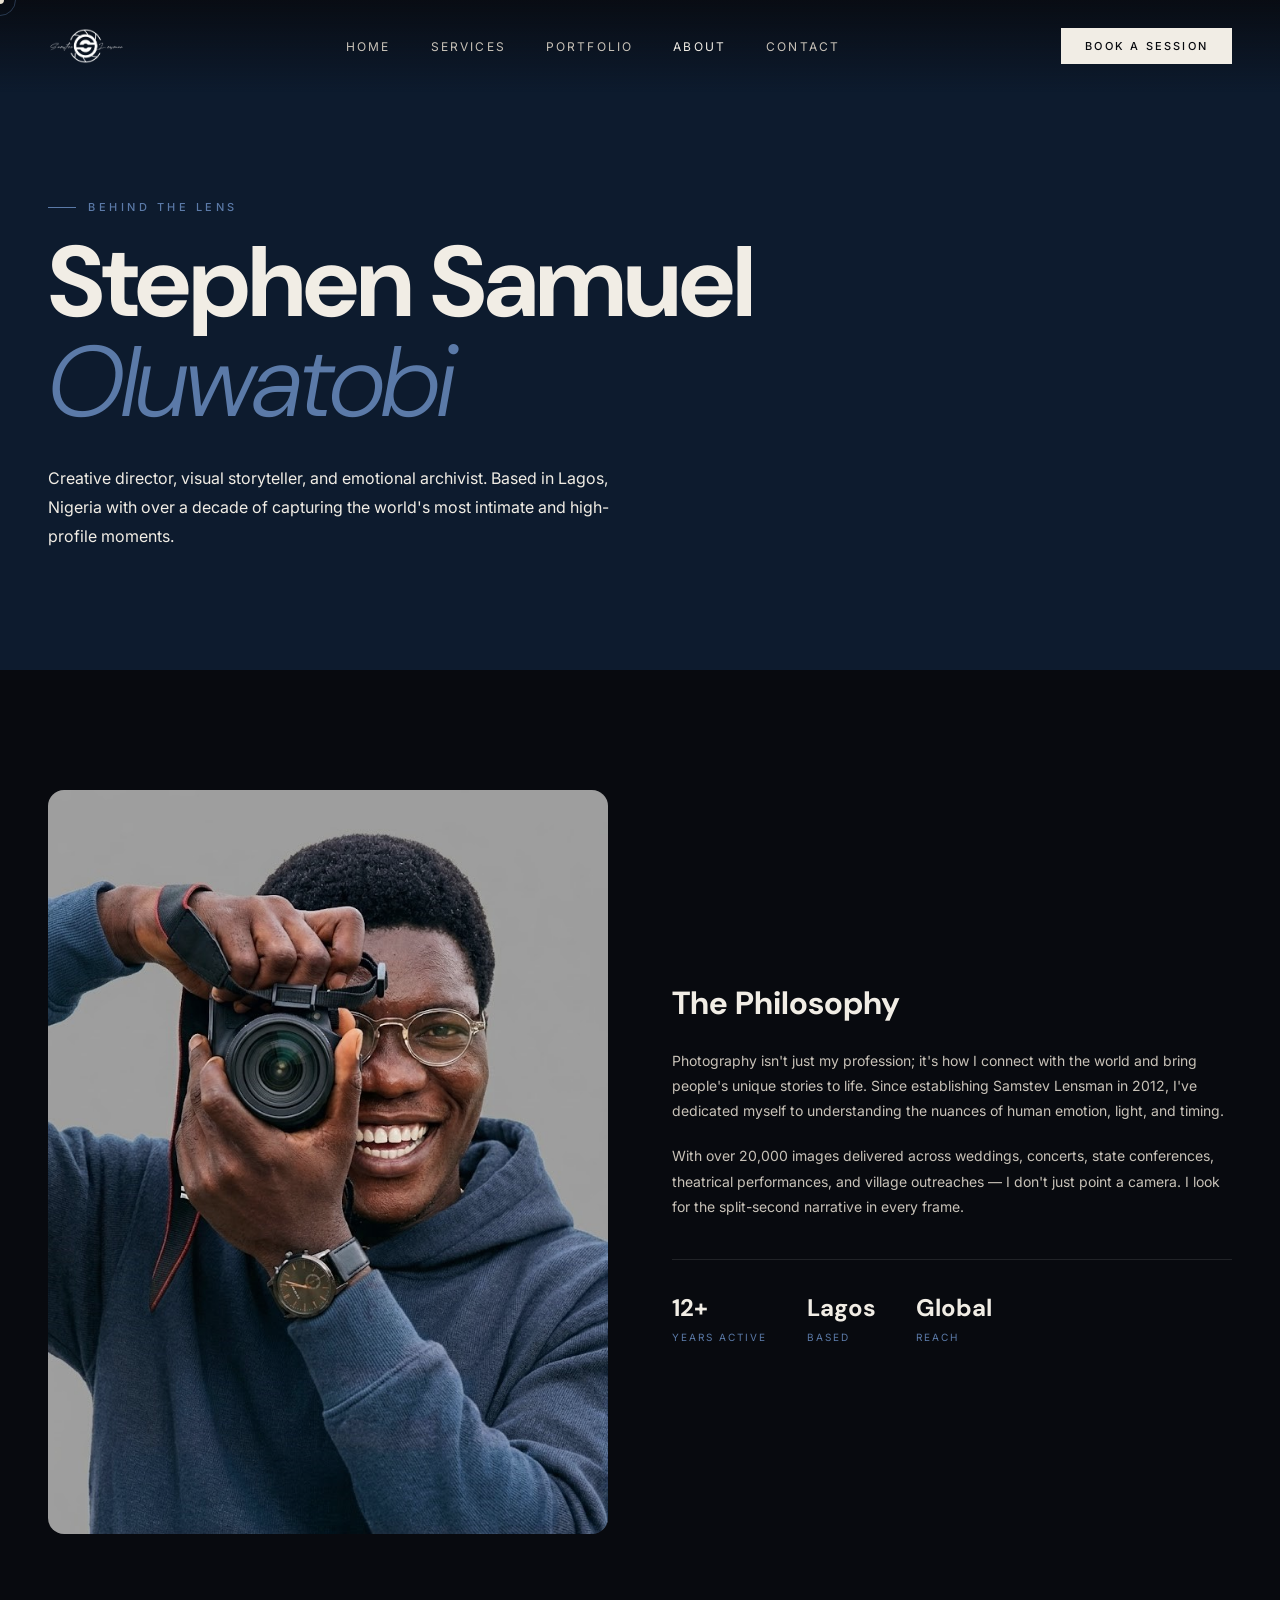
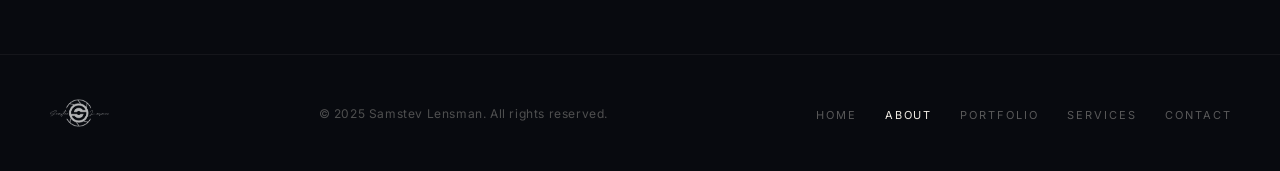
==== commit 783d437b: "feat: implement site structure with new service pages, gallery functionality, and contact form" ====
--- a/pages/about.html
+++ b/pages/about.html
@@ -3,6 +3,16 @@
 <head>
   <meta charset="UTF-8" />
   <meta name="viewport" content="width=device-width, initial-scale=1.0" />
+  <meta name="description" content="Samstev Lensman — Professional photography capturing weddings, corporate events, documentary moments, and milestones." />
+  <meta name="keywords" content="photography, lagos photographer, samstev lensman, samuel stephen, wedding photography, documentary photographer, event photography, corporate photography" />
+  <meta name="author" content="Samuel Stephen" />
+  <meta name="robots" content="index, follow" />
+  <meta property="og:title" content="Samstev Lensman | Photography Portfolio" />
+  <meta property="og:description" content="Professional photography capturing weddings, corporate events, documentary moments, and milestones." />
+  <meta property="og:type" content="website" />
+  <meta property="og:url" content="https://samstev.com" />
+  <meta property="og:image" content="https://samstev.com/images/logo.png" />
+  <meta name="twitter:card" content="summary_large_image" />
   <title>About — Samstev Lensman</title>
   <link rel="preconnect" href="https://fonts.googleapis.com" />
   <link rel="preconnect" href="https://fonts.gstatic.com" crossorigin />
@@ -21,8 +31,9 @@
       <img src="../images/logo.png" alt="Samstev Lensman" />
     </a>
     <nav class="nav__links" id="navLinks">
+      <a href="../index.html">Home</a>
       <a href="services.html">Services</a>
-      <a href="gallery.html">Work</a>
+      <a href="gallery.html">Portfolio</a>
       <a href="about.html" style="color: var(--off-white);">About</a>
       <a href="contact.html">Contact</a>
     </nav>
@@ -83,8 +94,9 @@
     </div>
     <p class="footer__copy">© 2025 Samstev Lensman. All rights reserved.</p>
     <ul class="footer__nav">
+      <li><a href="../index.html">Home</a></li>
       <li><a href="about.html" style="color: var(--off-white);">About</a></li>
-      <li><a href="gallery.html">Gallery</a></li>
+      <li><a href="gallery.html">Portfolio</a></li>
       <li><a href="services.html">Services</a></li>
       <li><a href="contact.html">Contact</a></li>
     </ul>
--- a/style.css
+++ b/style.css
@@ -40,6 +40,12 @@
   --ease: cubic-bezier(0.16, 1, 0.3, 1);
 }
 
+html,
+body {
+  max-width: 100vw;
+  overflow-x: hidden;
+}
+
 html {
   scroll-behavior: smooth;
   font-size: 16px;
@@ -49,7 +55,6 @@
   background: var(--black);
   color: var(--off-white);
   font-family: var(--font-body);
-  overflow-x: hidden;
   cursor: none;
   -webkit-font-smoothing: antialiased;
 }
@@ -239,7 +244,12 @@
   transition:
     background 0.4s,
     padding 0.4s,
-    box-shadow 0.4s;
+    box-shadow 0.4s,
+    transform 0.4s var(--ease);
+}
+
+.nav.nav--hidden {
+  transform: translateY(-100%);
 }
 
 .nav::before {
@@ -268,6 +278,12 @@
   opacity: 0;
 }
 
+.nav.menu-open {
+  transform: none !important;
+  backdrop-filter: none !important;
+  -webkit-backdrop-filter: none !important;
+}
+
 .nav__logo img {
   height: 44px;
   width: auto;
@@ -356,425 +372,10 @@
     opacity 0.3s;
 }
 .nav__burger.open span:first-child {
-  transform: translateY(7.5px) rotate(45deg);
+  transform: translateY(3.75px) rotate(45deg);
 }
 .nav__burger.open span:last-child {
-  transform: translateY(-7.5px) rotate(-45deg);
-}
-
-/* ============================================================
-   HERO
-   ============================================================ */
-.hero {
-  position: relative;
-  width: 100%;
-  height: 100vh;
-  min-height: 680px;
-  overflow: hidden;
-}
-
-/* Image */
-.hero__media {
-  position: absolute;
-  inset: 0;
-}
-
-.hero__img {
-  width: 100%;
-  height: 100%;
-  background: url("images/samstev.jpg") no-repeat center 20%;
-  background-size: cover;
-  filter: brightness(0.62) contrast(1.06) saturate(0.9);
-  transform: scale(1.05);
-  animation: heroZoom 14s var(--ease) forwards;
-  /* Slight navy tint via mix-blend-mode handled by overlays */
-}
-
-@keyframes heroZoom {
-  from {
-    transform: scale(1.05);
-  }
-  to {
-    transform: scale(1);
-  }
-}
-
-/* Film grain overlay */
-.hero__grain {
-  position: absolute;
-  inset: 0;
-  background-image: url("data:image/svg+xml,%3Csvg viewBox='0 0 512 512' xmlns='http://www.w3.org/2000/svg'%3E%3Cfilter id='noise'%3E%3CfeTurbulence type='fractalNoise' baseFrequency='0.9' numOctaves='4' stitchTiles='stitch'/%3E%3C/filter%3E%3Crect width='100%25' height='100%25' filter='url(%23noise)' opacity='0.04'/%3E%3C/svg%3E");
-  background-size: 200px;
-  opacity: 0.35;
-  pointer-events: none;
-  mix-blend-mode: overlay;
-}
-
-/* Navy color cast over the image */
-.hero__overlay-top {
-  position: absolute;
-  inset: 0;
-  background: rgba(13, 27, 46, 0.28);
-  pointer-events: none;
-}
-
-/* Strong gradient from bottom — type lives here */
-.hero__overlay-bottom {
-  position: absolute;
-  bottom: 0;
-  left: 0;
-  right: 0;
-  height: 75%;
-  background: linear-gradient(
-    to top,
-    rgba(8, 10, 15, 1) 0%,
-    rgba(8, 10, 15, 0.78) 35%,
-    rgba(13, 27, 46, 0.3) 65%,
-    transparent 100%
-  );
-  pointer-events: none;
-}
-
-/* Left edge vignette */
-.hero__overlay-side {
-  position: absolute;
-  inset: 0;
-  background: linear-gradient(
-    to right,
-    rgba(8, 10, 15, 0.45) 0%,
-    transparent 45%
-  );
-  pointer-events: none;
-}
-
-/* Hero content — bottom anchored, bounded by nav at top */
-.hero__content {
-  position: absolute;
-  top: 0;
-  bottom: 80px;
-  left: var(--gutter);
-  right: var(--gutter);
-  padding-top: 110px; /* clear fixed nav (≈88px) + buffer */
-  display: flex;
-  flex-direction: row;
-  align-items: flex-end;
-  justify-content: space-between;
-  gap: 48px;
-  opacity: 0;
-  animation: contentIn 1.1s var(--ease) 0.3s forwards;
-}
-
-@keyframes contentIn {
-  from {
-    opacity: 0;
-    transform: translateY(40px);
-  }
-  to {
-    opacity: 1;
-    transform: translateY(0);
-  }
-}
-
-.hero__eyebrow {
-  font-family: var(--font-body);
-  font-size: 11px;
-  letter-spacing: 0.3em;
-  text-transform: uppercase;
-  color: var(--slate-light);
-  margin-bottom: 20px;
-  display: flex;
-  align-items: center;
-  gap: 12px;
-}
-
-/* Headline */
-.hero__headline {
-  font-family: var(--font-display);
-  font-size: clamp(40px, 6vw, 92px);
-  font-weight: 700;
-  line-height: 1;
-  letter-spacing: -0.025em;
-  color: var(--off-white);
-  display: flex;
-  flex-direction: column;
-  gap: 0;
-}
-
-.h-line {
-  display: block;
-  opacity: 0;
-  transform: translateY(32px);
-  animation: lineIn 0.9s var(--ease) forwards;
-}
-.h-line[data-index="0"] {
-  animation-delay: 0.5s;
-}
-.h-line[data-index="1"] {
-  animation-delay: 0.65s;
-}
-.h-line[data-index="2"] {
-  animation-delay: 0.8s;
-}
-.h-line[data-index="3"] {
-  animation-delay: 0.95s;
-}
-
-@keyframes lineIn {
-  from {
-    opacity: 0;
-    transform: translateY(32px);
-  }
-  to {
-    opacity: 1;
-    transform: translateY(0);
-  }
-}
-
-.h-line--accent {
-  color: var(--slate-light);
-  font-weight: 300;
-  font-style: italic;
-}
-
-.h-line--outline {
-  -webkit-text-stroke: 1px rgba(241, 237, 229, 0.35);
-  color: transparent;
-}
-
-/* Left column: eyebrow + headline + actions */
-.hero__left {
-  display: flex;
-  flex-direction: column;
-  justify-content: flex-end;
-  flex: 1 1 auto;
-  min-width: 0;
-}
-
-/* Right column: sub text + stats */
-.hero__right {
-  display: flex;
-  flex-direction: column;
-  justify-content: flex-end;
-  align-items: flex-end;
-  gap: 20px;
-  flex-shrink: 0;
-  max-width: 300px;
-  padding-bottom: 140px; /* lifts above rotating badge (bottom: 90px + 120px height) */
-}
-
-.hero__sub {
-  font-family: var(--font-body);
-  font-size: 13px;
-  font-weight: 300;
-  line-height: 1.8;
-  color: rgba(241, 237, 229, 0.5);
-  text-align: right;
-  max-width: 280px;
-}
-
-.hero__actions {
-  display: flex;
-  align-items: center;
-  gap: 14px;
-  flex-wrap: wrap;
-  margin-top: 28px;
-}
-
-/* Stats */
-.hero__stats {
-  display: flex;
-  gap: 24px;
-  padding-top: 20px;
-  border-top: 1px solid rgba(255, 255, 255, 0.08);
-  width: 100%;
-  justify-content: flex-end;
-}
-
-.hero__stat {
-}
-.hero__stat .stat-num {
-  font-family: var(--font-display);
-  font-size: 36px;
-  font-weight: 700;
-  color: var(--off-white);
-  line-height: 1;
-}
-.hero__stat .stat-suffix {
-  font-family: var(--font-display);
-  font-size: 22px;
-  font-weight: 300;
-  color: var(--slate-light);
-}
-.hero__stat .stat-label {
-  display: block;
-  font-family: var(--font-body);
-  font-size: 10px;
-  letter-spacing: 0.22em;
-  text-transform: uppercase;
-  color: rgba(241, 237, 229, 0.35);
-  margin-top: 6px;
-}
-
-/* Rotating badge */
-.hero__badge {
-  position: absolute;
-  bottom: 90px;
-  right: var(--gutter);
-  width: 120px;
-  height: 120px;
-  display: flex;
-  align-items: center;
-  justify-content: center;
-  cursor: none;
-  opacity: 0;
-  animation: contentIn 1s var(--ease) 1.2s forwards;
-}
-
-.badge__ring {
-  position: absolute;
-  inset: 0;
-  animation: spin 14s linear infinite;
-}
-
-@keyframes spin {
-  from {
-    transform: rotate(0deg);
-  }
-  to {
-    transform: rotate(360deg);
-  }
-}
-
-.badge__arrow {
-  width: 42px;
-  height: 42px;
-  background: var(--slate-light);
-  color: var(--white);
-  border-radius: 50%;
-  display: flex;
-  align-items: center;
-  justify-content: center;
-  transition:
-    transform 0.4s var(--ease),
-    background 0.3s;
-}
-
-.hero__badge:hover .badge__arrow {
-  transform: rotate(45deg) scale(1.1);
-  background: var(--off-white);
-  color: var(--black);
-}
-
-/* Side label */
-.hero__side-label {
-  position: absolute;
-  right: 28px;
-  top: 50%;
-  transform: translateY(-50%) rotate(90deg);
-  transform-origin: center;
-  font-family: var(--font-body);
-  font-size: 10px;
-  letter-spacing: 0.28em;
-  text-transform: uppercase;
-  color: rgba(241, 237, 229, 0.25);
-  white-space: nowrap;
-}
-
-/* Scroll cue */
-.hero__scroll {
-  position: absolute;
-  bottom: 36px;
-  left: 50%;
-  transform: translateX(-50%);
-  display: flex;
-  flex-direction: column;
-  align-items: center;
-  gap: 10px;
-  opacity: 0;
-  animation: fadeUp 1s var(--ease) 1.8s forwards;
-}
-
-@keyframes fadeUp {
-  from {
-    opacity: 0;
-    transform: translateX(-50%) translateY(10px);
-  }
-  to {
-    opacity: 1;
-    transform: translateX(-50%) translateY(0);
-  }
-}
-
-.scroll__line {
-  width: 1px;
-  height: 48px;
-  background: linear-gradient(to bottom, var(--slate-light), transparent);
-  animation: scrollPulse 2.2s ease-in-out infinite;
-}
-
-@keyframes scrollPulse {
-  0%,
-  100% {
-    opacity: 0.35;
-    transform: scaleY(1);
-  }
-  50% {
-    opacity: 1;
-    transform: scaleY(1.08);
-  }
-}
-
-.hero__scroll span {
-  font-family: var(--font-body);
-  font-size: 9px;
-  letter-spacing: 0.35em;
-  text-transform: uppercase;
-  color: rgba(241, 237, 229, 0.3);
-}
-
-/* ============================================================
-   MARQUEE
-   ============================================================ */
-.marquee {
-  overflow: hidden;
-  background: var(--navy);
-  border-top: 1px solid rgba(91, 122, 168, 0.2);
-  border-bottom: 1px solid rgba(91, 122, 168, 0.2);
-  padding: 14px 0;
-  white-space: nowrap;
-}
-
-.marquee__track {
-  display: inline-flex;
-  align-items: center;
-  gap: 0;
-  animation: marqueeScroll 24s linear infinite;
-}
-
-@keyframes marqueeScroll {
-  from {
-    transform: translateX(0);
-  }
-  to {
-    transform: translateX(-50%);
-  }
-}
-
-.marquee__track span {
-  font-family: var(--font-display);
-  font-size: 13px;
-  font-weight: 500;
-  letter-spacing: 0.22em;
-  text-transform: uppercase;
-  color: var(--off-white-dim);
-  padding: 0 28px;
-}
-
-.marquee__track .sep {
-  color: var(--slate-light);
-  padding: 0;
-  font-size: 14px;
-  font-weight: 300;
+  transform: translateY(-3.75px) rotate(-45deg);
 }
 
 /* ============================================================
@@ -891,152 +492,6 @@
 }
 .card-link:hover {
   gap: 12px;
-}
-
-/* ============================================================
-   GALLERY
-   ============================================================ */
-.gallery {
-  background: var(--black);
-}
-
-.gallery__header {
-  display: flex;
-  align-items: flex-end;
-  justify-content: space-between;
-  margin-bottom: 48px;
-  flex-wrap: wrap;
-  gap: 24px;
-}
-
-.gallery__filters {
-  display: flex;
-  gap: 0;
-  border: 1px solid rgba(255, 255, 255, 0.08);
-}
-
-.filter {
-  font-family: var(--font-body);
-  font-size: 11px;
-  font-weight: 400;
-  letter-spacing: 0.18em;
-  text-transform: uppercase;
-  color: var(--off-white-dim);
-  background: transparent;
-  border: none;
-  border-right: 1px solid rgba(255, 255, 255, 0.08);
-  padding: 12px 22px;
-  cursor: none;
-  transition:
-    background 0.25s,
-    color 0.25s;
-}
-.filter:last-child {
-  border-right: none;
-}
-.filter:hover,
-.filter.active {
-  background: var(--slate);
-  color: var(--white);
-}
-
-/* Bento layout */
-.gallery__bento {
-  display: grid;
-  grid-template-columns: repeat(4, 1fr);
-  grid-auto-rows: 280px;
-  gap: 16px;
-}
-
-.g-cell {
-  position: relative;
-  overflow: hidden;
-  background: var(--navy-mid);
-  cursor: none;
-  border-radius: 12px;
-}
-
-.g-cell img {
-  width: 100%;
-  height: 100%;
-  object-fit: cover;
-  object-position: center 10%;
-  display: block;
-  filter: brightness(0.78) contrast(1.04) saturate(0.85);
-  transition:
-    filter 0.6s var(--ease),
-    transform 0.7s var(--ease);
-}
-
-.g-cell:hover img {
-  filter: brightness(0.95) contrast(1.05) saturate(1.05);
-  transform: scale(1.05);
-}
-
-.g-label {
-  position: absolute;
-  bottom: 0;
-  left: 0;
-  right: 0;
-  padding: 24px 14px 14px;
-  background: linear-gradient(
-    to top,
-    rgba(8, 10, 15, 0.85) 0%,
-    transparent 100%
-  );
-  font-family: var(--font-body);
-  font-size: 10px;
-  letter-spacing: 0.22em;
-  text-transform: uppercase;
-  color: rgba(241, 237, 229, 0.55);
-  opacity: 0;
-  transform: translateY(6px);
-  transition:
-    opacity 0.3s,
-    transform 0.3s;
-}
-.g-cell:hover .g-label {
-  opacity: 1;
-  transform: translateY(0);
-}
-
-/* Bento slots & Arrange for perfect mixed interlocking grid */
-.g-cell {
-  height: 100%;
-}
-/* Desktop: 4 columns. Total items: 6. Fits perfectly without gaps.
-   Row 1-2: [1: 2x2], [2: 1x1], [3: 1x2] (right)
-   Row 2:   [1: cont], [4: 1x1], [3: cont]
-   Row 3:   [5: 2x1], [6: 2x1] */
-.g-cell:nth-child(1) {
-  grid-column: span 2;
-  grid-row: span 2;
-}
-.g-cell:nth-child(2) {
-  grid-column: span 1;
-  grid-row: span 1;
-}
-.g-cell:nth-child(3) {
-  grid-column: span 1;
-  grid-row: span 2;
-}
-.g-cell:nth-child(4) {
-  grid-column: span 1;
-  grid-row: span 1;
-}
-.g-cell:nth-child(5) {
-  grid-column: span 2;
-  grid-row: span 1;
-}
-.g-cell:nth-child(6) {
-  grid-column: span 2;
-  grid-row: span 1;
-}
-
-.gallery__more {
-  margin-top: 44px;
-  display: flex;
-  justify-content: center;
 }
 
 /* ============================================================
@@ -1278,7 +733,9 @@
 
 .footer__nav {
   display: flex;
-  gap: 28px;
+  gap: 20px 28px;
+  flex-wrap: wrap;
+  justify-content: center;
   list-style: none;
 }
 
@@ -1306,30 +763,6 @@
   .services__grid {
     grid-template-columns: 1fr 1fr;
     gap: 16px;
-  }
-
-  .hero__headline {
-    font-size: clamp(36px, 5.5vw, 72px);
-  }
-
-  .gallery__bento {
-    grid-template-columns: repeat(2, 1fr);
-    grid-auto-rows: 240px;
-  }
-  .g-cell:nth-child(1) {
-    grid-column: span 2;
-    grid-row: span 2;
-  }
-  .g-cell:nth-child(2),
-  .g-cell:nth-child(3),
-  .g-cell:nth-child(5),
-  .g-cell:nth-child(6) {
-    grid-column: span 1;
-    grid-row: span 1;
-  }
-  .g-cell:nth-child(4) {
-    grid-column: span 2;
-    grid-row: span 1;
   }
 }
 
@@ -1354,6 +787,9 @@
     transform: translateX(100%);
     transition: transform 0.5s var(--ease);
     backdrop-filter: blur(20px);
+    overflow: hidden;
+    overscroll-behavior: none;
+    touch-action: none;
   }
   .nav__links.open {
     transform: translateX(0);
@@ -1370,64 +806,11 @@
     z-index: 201;
   }
 
-  /* Hero */
-  .hero {
-    min-height: 100svh;
-  }
-  .hero__img {
-    background-position: center center;
-  }
-  .hero__content {
-    left: var(--gutter);
-    right: var(--gutter);
-    bottom: 56px;
-    flex-direction: column;
-    align-items: flex-start;
-    gap: 24px;
-  }
-  .hero__headline {
-    font-size: clamp(30px, 7.5vw, 56px);
-  }
-  .hero__left {
-    width: 100%;
-  }
-  .hero__right {
-    width: 100%;
-    max-width: 100%;
-    align-items: flex-start;
-  }
-  .hero__sub {
-    font-size: 13px;
-    max-width: 100%;
-    text-align: left;
-  }
-  .hero__stats {
-    gap: 20px;
-    flex-wrap: wrap;
-    justify-content: flex-start;
-  }
-  .hero__stat .stat-num {
-    font-size: 26px;
-  }
+  /* Services */
 
   /* Services */
   .services__grid {
     grid-template-columns: 1fr;
-  }
-
-  /* Gallery */
-  .gallery__header {
-    flex-direction: column;
-    align-items: flex-start;
-  }
-  .gallery__bento {
-    grid-template-columns: 1fr;
-    grid-auto-rows: 320px;
-    gap: 12px;
-  }
-  .g-cell:nth-child(n) {
-    grid-column: span 1;
-    grid-row: span 1;
   }
 
   /* About */
@@ -1466,39 +849,7 @@
     --section-pad: 56px;
   }
 
-  .hero__headline {
-    font-size: clamp(30px, 11vw, 56px);
-    line-height: 1;
-  }
-
-  .hero__content {
-    bottom: 56px;
-  }
-
-  .hero__stats {
-    gap: 14px;
-  }
-
-  .hero__stat .stat-num {
-    font-size: 22px;
-  }
-
-  .hero__actions .btn {
-    padding: 12px 22px;
-    font-size: 11px;
-  }
-
   .services__grid {
     grid-template-columns: 1fr;
   }
-
-  .gallery__bento {
-    grid-template-columns: 1fr;
-    gap: 8px;
-  }
-
-  .g-cell:nth-child(n) {
-    grid-column: span 1;
-    aspect-ratio: 4/3;
-  }
-}
+}
